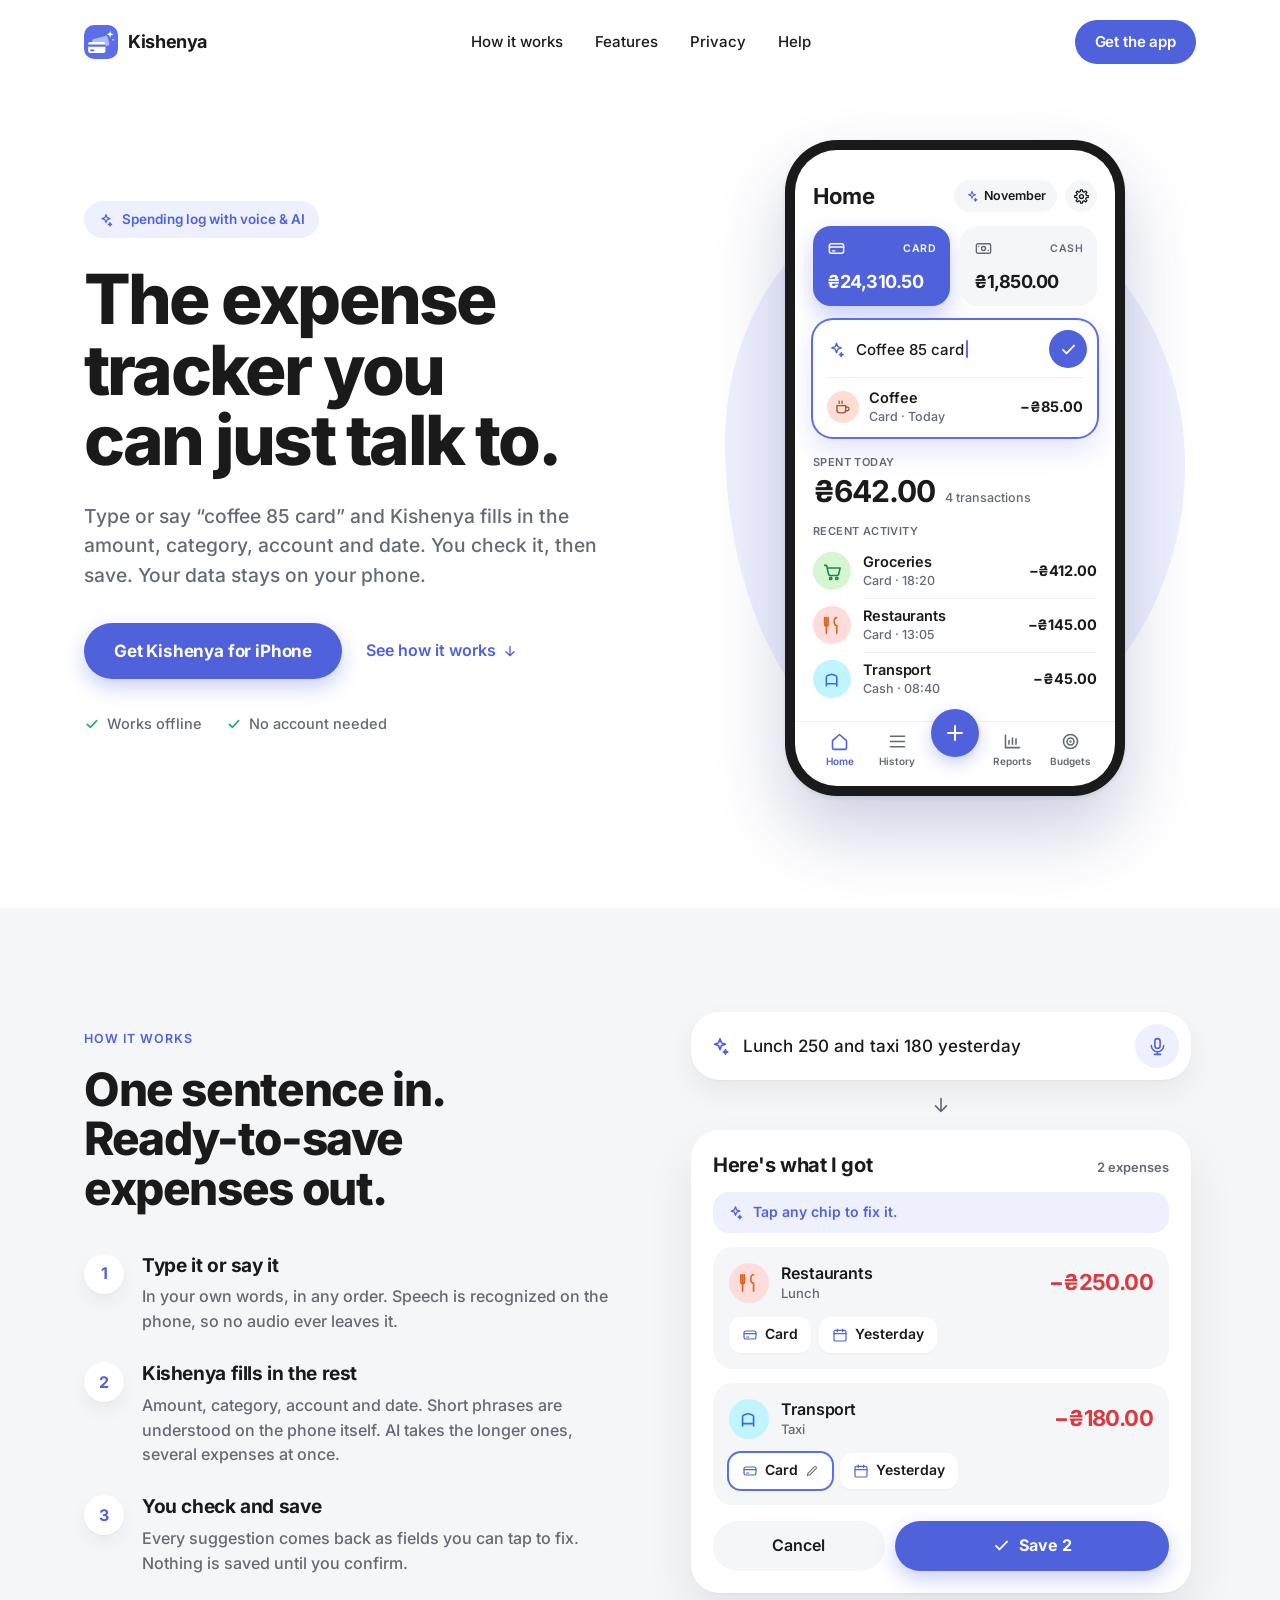
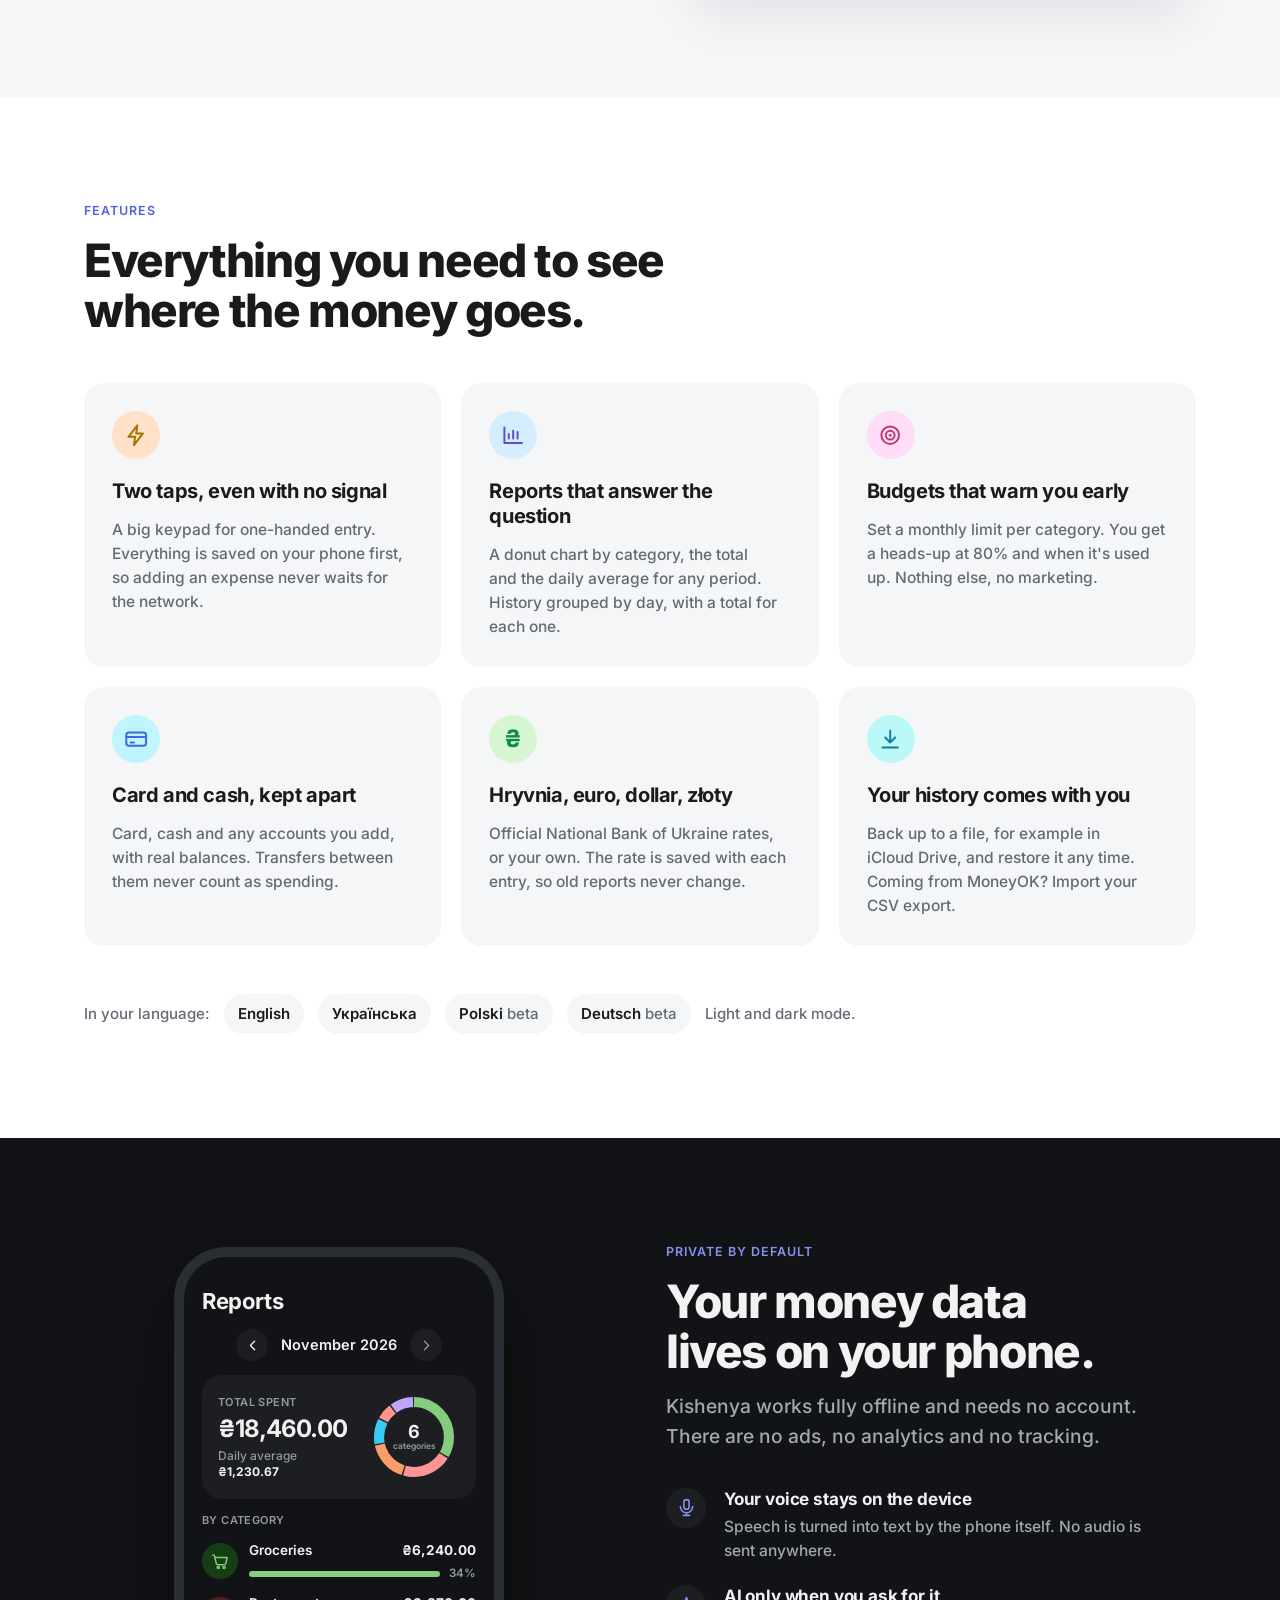
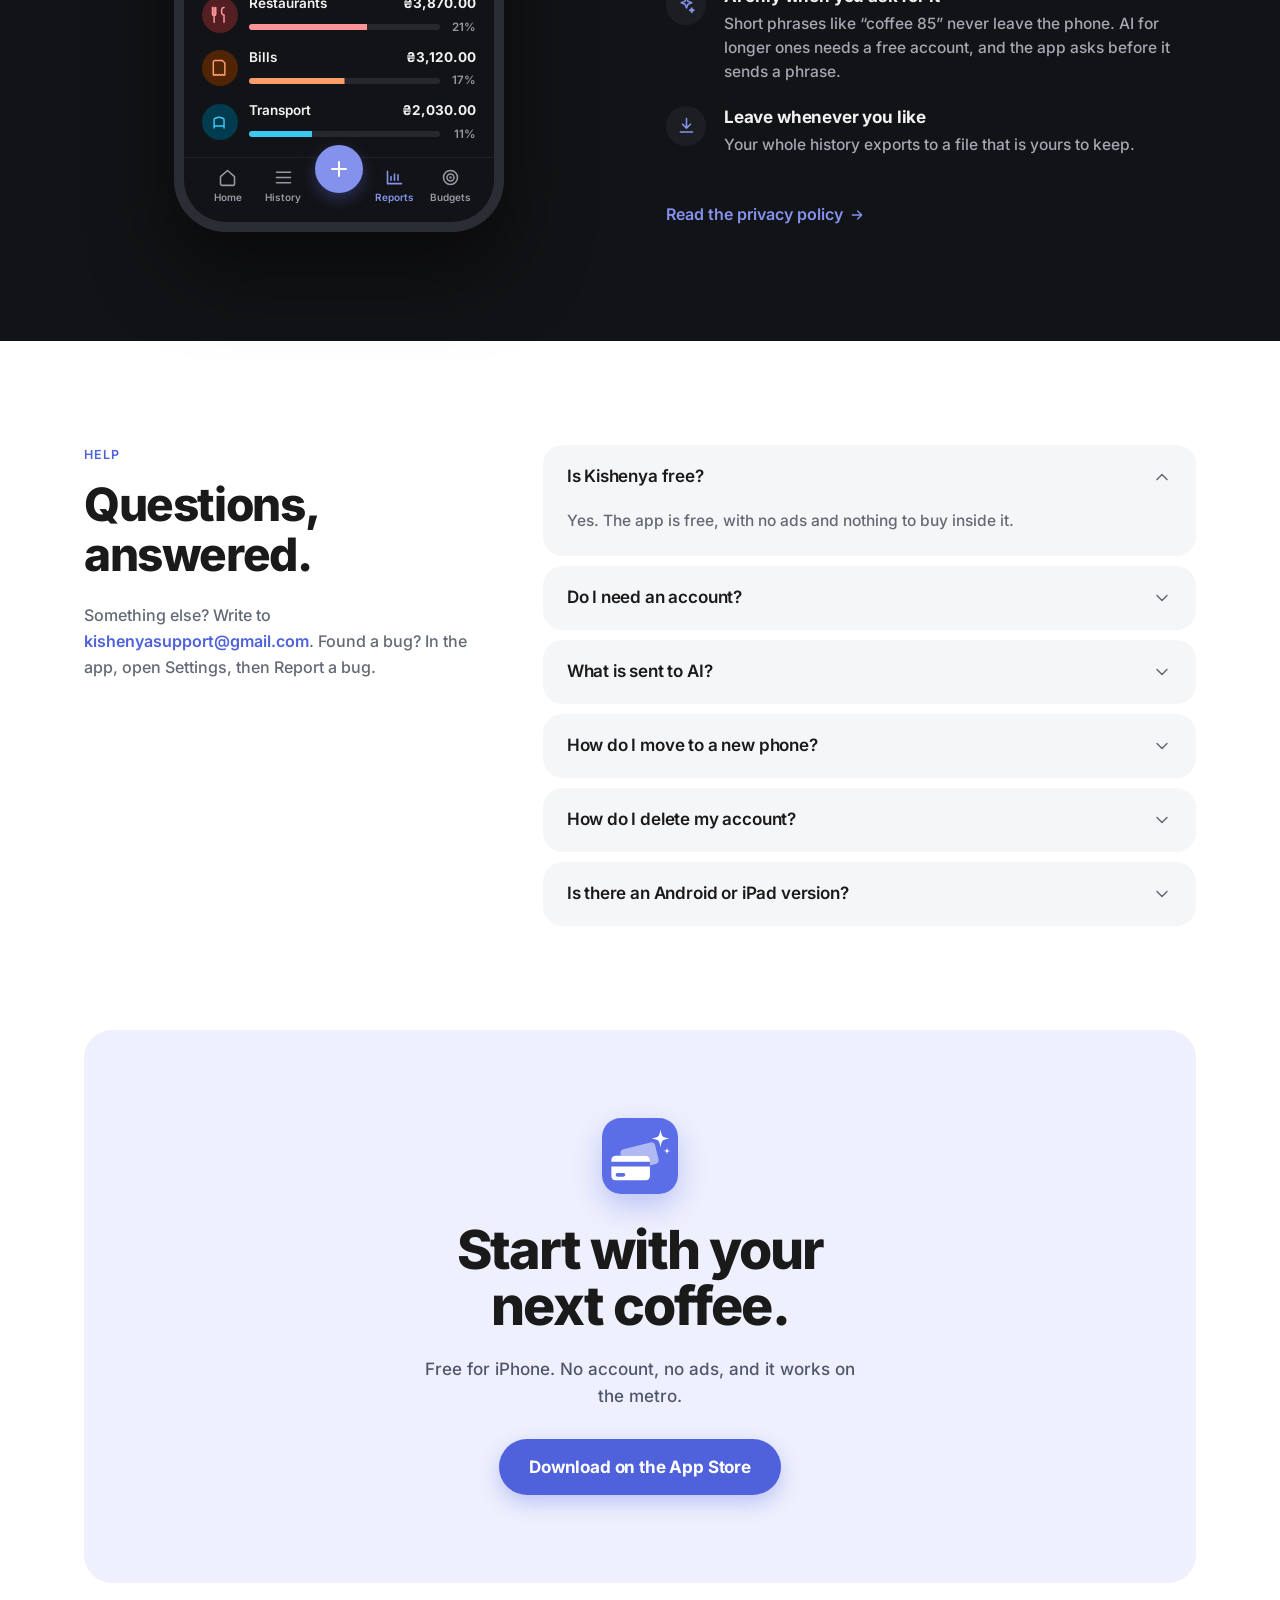
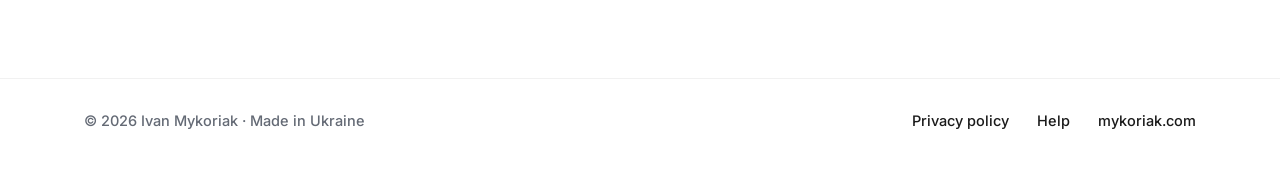
==== index.html @ 09156a6c "Kishenya landing, help and privacy pages Landing page from Mykoriak/mykoriak.com#1 (kishenya/), move" ====
<!doctype html>
<html lang="en">
  <head>
    <meta charset="utf-8" />
    <meta name="viewport" content="width=device-width, initial-scale=1" />
    <title>Kishenya: Expense Tracker for iPhone</title>
    <meta
      name="description"
      content="Type or say “coffee 85 card” and Kishenya fills in the expense. Your data stays on your phone, and it works offline."
    />
    <meta name="color-scheme" content="light" />
    <meta name="theme-color" content="#FFFFFF" />
    <meta name="apple-itunes-app" content="app-id=6835036791" />
    <link rel="canonical" href="https://kishenya.mykoriak.com/" />
    <link rel="icon" href="favicon.svg" type="image/svg+xml" />
    <link rel="apple-touch-icon" href="apple-touch-icon.png" />
    <meta property="og:type" content="website" />
    <meta property="og:url" content="https://kishenya.mykoriak.com/" />
    <meta property="og:title" content="Kishenya: the expense tracker you can just talk to" />
    <meta
      property="og:description"
      content="Type or say “coffee 85 card” and Kishenya fills in the expense. Your data stays on your phone, and it works offline."
    />
    <meta property="og:image" content="https://kishenya.mykoriak.com/og.png" />
    <meta name="twitter:card" content="summary_large_image" />
    <link
      rel="preload"
      href="fonts/inter-latin-wght-normal.woff2"
      as="font"
      type="font/woff2"
      crossorigin
    />
    <link rel="stylesheet" href="style.css" />
  </head>
  <body>
    <!-- Icon sprite: the app's own line icons (24 × 24, stroke 1.8) and the brand mark. -->
    <svg class="sprite" aria-hidden="true" focusable="false">
      <symbol id="logo" viewBox="0 0 1024 1024">
        <rect width="1024" height="1024" fill="#5B6EE8" />
        <path
          fill="#B0B9F4"
          fill-rule="evenodd"
          d="M287.3 419.94L652.13 328.97C679.99 322.03 708.21 338.98 715.16 366.85L762.58 557.03C769.53 584.89 752.57 613.12 724.7 620.06L646 639.69L646 566C646 535.07 620.93 510 590 510L256.16 510L249.42 482.97C242.47 455.11 259.43 426.88 287.3 419.94Z"
        />
        <path
          fill="#FFFFFF"
          fill-rule="evenodd"
          d="M646 652L646 784C646 814.93 620.93 840 590 840L182 840C151.07 840 126 814.93 126 784L126 652ZM182 510L590 510C620.93 510 646 535.07 646 566L646 588L126 588L126 566C126 535.07 151.07 510 182 510ZM209 740C195.19 740 184 751.19 184 765C184 778.81 195.19 790 209 790L289 790C302.81 790 314 778.81 314 765C314 751.19 302.81 740 289 740Z"
        />
        <path
          fill="#FFFFFF"
          fill-rule="evenodd"
          d="M788 156C807.2 256.8 807.2 256.8 908 276C807.2 295.2 807.2 295.2 788 396C768.8 295.2 768.8 295.2 668 276C768.8 256.8 768.8 256.8 788 156ZM876 396C883.68 436.32 883.68 436.32 924 444C883.68 451.68 883.68 451.68 876 492C868.32 451.68 868.32 451.68 828 444C868.32 436.32 868.32 436.32 876 396Z"
        />
      </symbol>
      <symbol id="i-sparkle" viewBox="0 0 24 24">
        <path
          d="M12 4l1.6 4.4L18 10l-4.4 1.6L12 16l-1.6-4.4L6 10l4.4-1.6L12 4zM18 16l.7 1.8L20.5 18.5l-1.8.7L18 21l-.7-1.8L15.5 18.5l1.8-.7L18 16z"
        />
      </symbol>
      <symbol id="i-check" viewBox="0 0 24 24"><path d="M5 12.5l4.5 4.5L19 7" /></symbol>
      <symbol id="i-chev-d" viewBox="0 0 24 24"><path d="M6 9l6 6 6-6" /></symbol>
      <symbol id="i-chev-l" viewBox="0 0 24 24"><path d="M15 6l-6 6 6 6" /></symbol>
      <symbol id="i-chev-r" viewBox="0 0 24 24"><path d="M9 6l6 6-6 6" /></symbol>
      <symbol id="i-arrow-d" viewBox="0 0 24 24"><path d="M12 5v14M6 13l6 6 6-6" /></symbol>
      <symbol id="i-arrow-r" viewBox="0 0 24 24"><path d="M5 12h14M13 6l6 6-6 6" /></symbol>
      <symbol id="i-plus" viewBox="0 0 24 24"><path d="M12 5v14M5 12h14" /></symbol>
      <symbol id="i-settings" viewBox="0 0 24 24">
        <path
          d="M10.31 5.21L10.66 2.49L13.34 2.49L13.69 5.21A7.0 7.0 0 0 1 15.61 6.0L17.78 4.33L19.67 6.22L18.0 8.39A7.0 7.0 0 0 1 18.79 10.31L21.51 10.66L21.51 13.34L18.79 13.69A7.0 7.0 0 0 1 18.0 15.61L19.67 17.78L17.78 19.67L15.61 18.0A7.0 7.0 0 0 1 13.69 18.79L13.34 21.51L10.66 21.51L10.31 18.79A7.0 7.0 0 0 1 8.39 18.0L6.22 19.67L4.33 17.78L6.0 15.61A7.0 7.0 0 0 1 5.21 13.69L2.49 13.34L2.49 10.66L5.21 10.31A7.0 7.0 0 0 1 6.0 8.39L4.33 6.22L6.22 4.33L8.39 6.0A7.0 7.0 0 0 1 10.31 5.21Z"
        />
        <circle cx="12" cy="12" r="2.8" />
      </symbol>
      <symbol id="i-card" viewBox="0 0 24 24">
        <rect x="3" y="6" width="18" height="12" rx="2.5" />
        <path d="M3 10h18M7 15h3" />
      </symbol>
      <symbol id="i-cash" viewBox="0 0 24 24">
        <rect x="3" y="6" width="18" height="12" rx="2" />
        <circle cx="12" cy="12" r="2.5" />
        <path d="M6 9.5v.01M18 14.5v.01" />
      </symbol>
      <symbol id="i-coffee" viewBox="0 0 24 24">
        <path d="M4 9h12v6a4 4 0 0 1-4 4H8a4 4 0 0 1-4-4V9z" />
        <path d="M16 11h2a2.5 2.5 0 0 1 0 5h-2M7 3c.5 1-0.5 2 0 3M11 3c.5 1-0.5 2 0 3" />
      </symbol>
      <symbol id="i-groceries" viewBox="0 0 24 24">
        <path d="M3 5h2.2l2.4 10.2a2 2 0 0 0 2 1.5h7.6a2 2 0 0 0 2-1.6L20.8 8H6.4" />
        <circle cx="10" cy="20" r="1.3" />
        <circle cx="17" cy="20" r="1.3" />
      </symbol>
      <symbol id="i-food" viewBox="0 0 24 24">
        <path
          d="M7 3v8a2 2 0 0 1-2 2 2 2 0 0 1-2-2V3M5 3v18M17 3c-1.5 0-3 1.8-3 4.5S15.5 12 17 12v9"
        />
      </symbol>
      <symbol id="i-transport" viewBox="0 0 24 24">
        <path
          d="M5 17V9.5a2 2 0 0 1 1.4-1.9l4-1.3a2 2 0 0 1 1.2 0l4 1.3A2 2 0 0 1 17 9.5V17M5 17h12M5 17v2.5M17 17v2.5"
        />
      </symbol>
      <symbol id="i-bills" viewBox="0 0 24 24">
        <path
          d="M6 3h9l3 3v14a1 1 0 0 1-1.5.9L15 20l-2 1-2-1-2 1-2-1-1.5.9A1 1 0 0 1 4 20V5a2 2 0 0 1 2-2z"
        />
      </symbol>
      <symbol id="i-home" viewBox="0 0 24 24">
        <path d="M4 11l8-7 8 7v8a2 2 0 0 1-2 2H6a2 2 0 0 1-2-2v-8z" />
      </symbol>
      <symbol id="i-list" viewBox="0 0 24 24"><path d="M4 6h16M4 12h16M4 18h16" /></symbol>
      <symbol id="i-chart" viewBox="0 0 24 24">
        <path d="M4 19V5M4 19h16M8 15v-4M12 15V8M16 15v-6" />
      </symbol>
      <symbol id="i-target" viewBox="0 0 24 24">
        <circle cx="12" cy="12" r="8" />
        <circle cx="12" cy="12" r="4" />
        <circle cx="12" cy="12" r="0.5" />
      </symbol>
      <symbol id="i-mic" viewBox="0 0 24 24">
        <rect x="9" y="3" width="6" height="11" rx="3" />
        <path d="M5 11a7 7 0 0 0 14 0M12 18v3M8.5 21h7" />
      </symbol>
      <symbol id="i-calendar" viewBox="0 0 24 24">
        <rect x="3" y="5" width="18" height="16" rx="2" />
        <path d="M3 10h18M8 3v4M16 3v4" />
      </symbol>
      <symbol id="i-edit" viewBox="0 0 24 24">
        <path d="M5 19l-1 1 1-4 11-11a2.1 2.1 0 0 1 3 3L8 19l-3 0z" />
      </symbol>
      <symbol id="i-bolt" viewBox="0 0 24 24"><path d="M13 3L5 13.5h6L10 21l8-10.5h-6L13 3z" /></symbol>
      <symbol id="i-download" viewBox="0 0 24 24">
        <path d="M12 4v11M7.5 10.5L12 15l4.5-4.5M5 19.5h14" />
      </symbol>
    </svg>

    <header class="wrap nav">
      <a class="brand" href="#top">
        <svg class="brand__mark" aria-hidden="true"><use href="#logo" /></svg>
        <span>Kishenya</span>
      </a>
      <nav class="nav__links" aria-label="Page sections">
        <a href="#how">How it works</a>
        <a href="#features">Features</a>
        <a href="#privacy">Privacy</a>
        <a href="#help">Help</a>
      </nav>
      <a class="btn btn--sm" href="https://apps.apple.com/app/id6835036791">Get the app</a>
    </header>

    <main>
      <section class="wrap hero" id="top">
        <div class="hero__copy">
          <p class="pill">
            <svg class="icon" aria-hidden="true"><use href="#i-sparkle" /></svg>
            <span>Spending log with voice &amp; AI</span>
          </p>
          <h1>The expense tracker you can just talk to.</h1>
          <p class="lead">
            Type or say “coffee 85 card” and Kishenya fills in the amount, category, account and
            date. You check it, then save. Your data stays on your phone.
          </p>
          <div class="hero__actions">
            <a class="btn" href="https://apps.apple.com/app/id6835036791">Get Kishenya for iPhone</a>
            <a class="link" href="#how">
              <span>See how it works</span>
              <svg class="icon" aria-hidden="true"><use href="#i-arrow-d" /></svg>
            </a>
          </div>
          <ul class="ticks">
            <li>
              <svg class="icon" aria-hidden="true"><use href="#i-check" /></svg>
              <span>Works offline</span>
            </li>
            <li>
              <svg class="icon" aria-hidden="true"><use href="#i-check" /></svg>
              <span>No account needed</span>
            </li>
          </ul>
        </div>

        <div class="hero__art">
          <div class="blob" aria-hidden="true"></div>
          <div
            class="phone"
            role="img"
            aria-label="Kishenya home screen: the phrase “Coffee 85 card” typed into the smart field becomes a Coffee expense of 85 hryvnias on the Card account"
          >
            <div class="phone__screen">
              <div class="app">
                <div class="app__header">
                  <span class="app__title">Home</span>
                  <span class="app__header-right">
                    <span class="app__month">
                      <svg class="icon"><use href="#i-sparkle" /></svg>
                      <span>November</span>
                    </span>
                    <span class="app__round">
                      <svg class="icon"><use href="#i-settings" /></svg>
                    </span>
                  </span>
                </div>

                <div class="accounts">
                  <div class="account account--primary">
                    <div class="account__top">
                      <svg class="icon"><use href="#i-card" /></svg>
                      <span>Card</span>
                    </div>
                    <div class="account__balance">₴24,310.50</div>
                  </div>
                  <div class="account">
                    <div class="account__top">
                      <svg class="icon"><use href="#i-cash" /></svg>
                      <span>Cash</span>
                    </div>
                    <div class="account__balance">₴1,850.00</div>
                  </div>
                </div>

                <div class="smart">
                  <div class="smart__input">
                    <svg class="icon smart__sparkle"><use href="#i-sparkle" /></svg>
                    <span class="smart__text">Coffee 85 card<i class="caret"></i></span>
                    <span class="smart__go">
                      <svg class="icon"><use href="#i-check" /></svg>
                    </span>
                  </div>
                  <div class="smart__preview">
                    <span class="bubble bubble--32" style="--h: 28; --fg: #8c5a2b">
                      <svg class="icon"><use href="#i-coffee" /></svg>
                    </span>
                    <span class="row__text">
                      <b>Coffee</b>
                      <small>Card · Today</small>
                    </span>
                    <span class="row__amount">−₴85.00</span>
                  </div>
                </div>

                <div class="spent">
                  <div class="eyebrow-s">Spent today</div>
                  <div class="spent__line">
                    <span class="spent__value">₴642.00</span>
                    <small>4 transactions</small>
                  </div>
                </div>

                <div class="recent">
                  <div class="eyebrow-s">Recent activity</div>
                  <div class="txn">
                    <span class="bubble bubble--38" style="--h: 142; --fg: #0f8a4d">
                      <svg class="icon"><use href="#i-groceries" /></svg>
                    </span>
                    <span class="row__text">
                      <b>Groceries</b>
                      <small>Card · 18:20</small>
                    </span>
                    <span class="row__amount">−₴412.00</span>
                  </div>
                  <div class="txn">
                    <span class="bubble bubble--38" style="--h: 18; --fg: #d9651e">
                      <svg class="icon"><use href="#i-food" /></svg>
                    </span>
                    <span class="row__text">
                      <b>Restaurants</b>
                      <small>Card · 13:05</small>
                    </span>
                    <span class="row__amount">−₴145.00</span>
                  </div>
                  <div class="txn">
                    <span class="bubble bubble--38" style="--h: 222; --fg: #3c6bd9">
                      <svg class="icon"><use href="#i-transport" /></svg>
                    </span>
                    <span class="row__text">
                      <b>Transport</b>
                      <small>Cash · 08:40</small>
                    </span>
                    <span class="row__amount">−₴45.00</span>
                  </div>
                </div>
              </div>

              <div class="tabbar">
                <span class="tab tab--active">
                  <svg class="icon"><use href="#i-home" /></svg>
                  <span>Home</span>
                </span>
                <span class="tab">
                  <svg class="icon"><use href="#i-list" /></svg>
                  <span>History</span>
                </span>
                <span class="tab tab--fab">
                  <span class="fab"><svg class="icon"><use href="#i-plus" /></svg></span>
                </span>
                <span class="tab">
                  <svg class="icon"><use href="#i-chart" /></svg>
                  <span>Reports</span>
                </span>
                <span class="tab">
                  <svg class="icon"><use href="#i-target" /></svg>
                  <span>Budgets</span>
                </span>
              </div>
            </div>
          </div>
        </div>
      </section>

      <section class="band" id="how">
        <div class="wrap split">
          <div class="split__copy">
            <div class="heading">
              <p class="eyebrow">How it works</p>
              <h2>One sentence in. <span class="nowrap">Ready-to-save</span> expenses out.</h2>
            </div>
            <ol class="steps">
              <li>
                <span class="steps__num" aria-hidden="true">1</span>
                <div>
                  <h3>Type it or say it</h3>
                  <p>
                    In your own words, in any order. Speech is recognized on the phone, so no audio
                    ever leaves it.
                  </p>
                </div>
              </li>
              <li>
                <span class="steps__num" aria-hidden="true">2</span>
                <div>
                  <h3>Kishenya fills in the rest</h3>
                  <p>
                    Amount, category, account and date. Short phrases are understood on the phone
                    itself. AI takes the longer ones, several expenses at once.
                  </p>
                </div>
              </li>
              <li>
                <span class="steps__num" aria-hidden="true">3</span>
                <div>
                  <h3>You check and save</h3>
                  <p>
                    Every suggestion comes back as fields you can tap to fix. Nothing is saved until
                    you confirm.
                  </p>
                </div>
              </li>
            </ol>
          </div>

          <div class="split__art">
            <div
              class="demo"
              role="img"
              aria-label="Example: the phrase “lunch 250 and taxi 180 yesterday” becomes two expenses, Restaurants 250 hryvnias and Transport 180 hryvnias, each with an editable account and date"
            >
              <div class="demo__input">
                <svg class="icon demo__sparkle"><use href="#i-sparkle" /></svg>
                <span>Lunch 250 and taxi 180 yesterday</span>
                <span class="demo__mic"><svg class="icon"><use href="#i-mic" /></svg></span>
              </div>
              <div class="demo__arrow"><svg class="icon"><use href="#i-arrow-d" /></svg></div>
              <div class="demo__result">
                <div class="demo__head">
                  <b>Here's what I got</b>
                  <small>2 expenses</small>
                </div>
                <div class="demo__banner">
                  <svg class="icon"><use href="#i-sparkle" /></svg>
                  <span>Tap any chip to fix it.</span>
                </div>
                <div class="parsed">
                  <div class="parsed__row">
                    <span class="bubble bubble--40" style="--h: 18; --fg: #d9651e">
                      <svg class="icon"><use href="#i-food" /></svg>
                    </span>
                    <span class="row__text">
                      <b>Restaurants</b>
                      <small>Lunch</small>
                    </span>
                    <span class="parsed__amount">−₴250.00</span>
                  </div>
                  <div class="chips">
                    <span class="chip">
                      <svg class="icon"><use href="#i-card" /></svg>
                      <span>Card</span>
                    </span>
                    <span class="chip">
                      <svg class="icon"><use href="#i-calendar" /></svg>
                      <span>Yesterday</span>
                    </span>
                  </div>
                </div>
                <div class="parsed">
                  <div class="parsed__row">
                    <span class="bubble bubble--40" style="--h: 222; --fg: #3c6bd9">
                      <svg class="icon"><use href="#i-transport" /></svg>
                    </span>
                    <span class="row__text">
                      <b>Transport</b>
                      <small>Taxi</small>
                    </span>
                    <span class="parsed__amount">−₴180.00</span>
                  </div>
                  <div class="chips">
                    <span class="chip chip--active">
                      <svg class="icon"><use href="#i-card" /></svg>
                      <span>Card</span>
                      <svg class="icon chip__edit"><use href="#i-edit" /></svg>
                    </span>
                    <span class="chip">
                      <svg class="icon"><use href="#i-calendar" /></svg>
                      <span>Yesterday</span>
                    </span>
                  </div>
                </div>
                <div class="demo__actions">
                  <span class="demo__cancel">Cancel</span>
                  <span class="demo__save">
                    <svg class="icon"><use href="#i-check" /></svg>
                    <span>Save 2</span>
                  </span>
                </div>
              </div>
            </div>
          </div>
        </div>
      </section>

      <section class="wrap features" id="features">
        <div class="heading heading--narrow">
          <p class="eyebrow">Features</p>
          <h2>Everything you need to see where the money goes.</h2>
        </div>
        <ul class="cards">
          <li class="card">
            <span class="bubble bubble--48" style="--h: 48; --fg: #a57400" aria-hidden="true">
              <svg class="icon"><use href="#i-bolt" /></svg>
            </span>
            <h3>Two taps, even with no signal</h3>
            <p>
              A big keypad for one-handed entry. Everything is saved on your phone first, so adding
              an expense never waits for the network.
            </p>
          </li>
          <li class="card">
            <span class="bubble bubble--48" style="--h: 260; --fg: #5e4ecc" aria-hidden="true">
              <svg class="icon"><use href="#i-chart" /></svg>
            </span>
            <h3>Reports that answer the question</h3>
            <p>
              A donut chart by category, the total and the daily average for any period. History
              grouped by day, with a total for each one.
            </p>
          </li>
          <li class="card">
            <span class="bubble bubble--48" style="--h: 340; --fg: #c03a6e" aria-hidden="true">
              <svg class="icon"><use href="#i-target" /></svg>
            </span>
            <h3>Budgets that warn you early</h3>
            <p>
              Set a monthly limit per category. You get a heads-up at 80% and when it's used up.
              Nothing else, no marketing.
            </p>
          </li>
          <li class="card">
            <span class="bubble bubble--48" style="--h: 222; --fg: #3c6bd9" aria-hidden="true">
              <svg class="icon"><use href="#i-card" /></svg>
            </span>
            <h3>Card and cash, kept apart</h3>
            <p>
              Card, cash and any accounts you add, with real balances. Transfers between them never
              count as spending.
            </p>
          </li>
          <li class="card">
            <span
              class="bubble bubble--48 bubble--symbol"
              style="--h: 142; --fg: #0f8a4d"
              aria-hidden="true"
              >₴</span
            >
            <h3>Hryvnia, euro, dollar, złoty</h3>
            <p>
              Official National Bank of Ukraine rates, or your own. The rate is saved with each
              entry, so old reports never change.
            </p>
          </li>
          <li class="card">
            <span class="bubble bubble--48" style="--h: 195; --fg: #0d7fa1" aria-hidden="true">
              <svg class="icon"><use href="#i-download" /></svg>
            </span>
            <h3>Your history comes with you</h3>
            <p>
              Back up to a file, for example in iCloud Drive, and restore it any time. Coming from
              MoneyOK? Import your CSV export.
            </p>
          </li>
        </ul>
        <p class="langs">
          <span>In your language:</span>
          <span class="langs__tag">English</span>
          <span class="langs__tag" lang="uk">Українська</span>
          <span class="langs__tag"><span lang="pl">Polski</span> <small>beta</small></span>
          <span class="langs__tag"><span lang="de">Deutsch</span> <small>beta</small></span>
          <span>Light and dark mode.</span>
        </p>
      </section>

      <section class="dark" id="privacy">
        <div class="wrap split split--reverse">
          <div class="split__art">
            <div
              class="phone phone--dark"
              role="img"
              aria-label="Kishenya Reports screen in dark mode: 18,460 hryvnias spent in November 2026, a donut chart and the top categories"
            >
              <div class="phone__screen">
                <div class="app">
                  <div class="app__header">
                    <span class="app__title">Reports</span>
                  </div>
                  <div class="month">
                    <span class="app__round"><svg class="icon"><use href="#i-chev-l" /></svg></span>
                    <span class="month__name">November 2026</span>
                    <span class="app__round app__round--off">
                      <svg class="icon"><use href="#i-chev-r" /></svg>
                    </span>
                  </div>

                  <div class="summary">
                    <div class="summary__text">
                      <span class="eyebrow-s">Total spent</span>
                      <span class="summary__total">₴18,460.00</span>
                      <small>Daily average <b>₴1,230.67</b></small>
                    </div>
                    <div class="donut">
                      <svg viewBox="0 0 100 100" fill="none">
                        <g transform="rotate(-90 50 50)" stroke-width="11">
                          <circle cx="50" cy="50" r="38" class="donut__track" />
                          <circle
                            cx="50"
                            cy="50"
                            r="38"
                            style="--h: 142"
                            stroke-dasharray="79.6 238.76"
                            stroke-dashoffset="0"
                          />
                          <circle
                            cx="50"
                            cy="50"
                            r="38"
                            style="--h: 18"
                            stroke-dasharray="48.5 238.76"
                            stroke-dashoffset="-81.2"
                          />
                          <circle
                            cx="50"
                            cy="50"
                            r="38"
                            style="--h: 48"
                            stroke-dasharray="39 238.76"
                            stroke-dashoffset="-131.3"
                          />
                          <circle
                            cx="50"
                            cy="50"
                            r="38"
                            style="--h: 222"
                            stroke-dasharray="24.7 238.76"
                            stroke-dashoffset="-171.9"
                          />
                          <circle
                            cx="50"
                            cy="50"
                            r="38"
                            style="--h: 28"
                            stroke-dasharray="15.1 238.76"
                            stroke-dashoffset="-198.2"
                          />
                          <circle
                            cx="50"
                            cy="50"
                            r="38"
                            style="--h: 295"
                            stroke-dasharray="22.3 238.76"
                            stroke-dashoffset="-214.9"
                          />
                        </g>
                      </svg>
                      <span class="donut__center"><b>6</b><small>categories</small></span>
                    </div>
                  </div>

                  <div class="eyebrow-s">By category</div>
                  <div class="bars">
                    <div class="bar" style="--h: 142; --w: 100%">
                      <span class="bubble bubble--36"><svg class="icon"><use href="#i-groceries" /></svg></span>
                      <div class="bar__body">
                        <div class="bar__line"><b>Groceries</b><b>₴6,240.00</b></div>
                        <div class="bar__track"><i></i><small>34%</small></div>
                      </div>
                    </div>
                    <div class="bar" style="--h: 18; --w: 62%">
                      <span class="bubble bubble--36"><svg class="icon"><use href="#i-food" /></svg></span>
                      <div class="bar__body">
                        <div class="bar__line"><b>Restaurants</b><b>₴3,870.00</b></div>
                        <div class="bar__track"><i></i><small>21%</small></div>
                      </div>
                    </div>
                    <div class="bar" style="--h: 48; --w: 50%">
                      <span class="bubble bubble--36"><svg class="icon"><use href="#i-bills" /></svg></span>
                      <div class="bar__body">
                        <div class="bar__line"><b>Bills</b><b>₴3,120.00</b></div>
                        <div class="bar__track"><i></i><small>17%</small></div>
                      </div>
                    </div>
                    <div class="bar" style="--h: 222; --w: 33%">
                      <span class="bubble bubble--36"><svg class="icon"><use href="#i-transport" /></svg></span>
                      <div class="bar__body">
                        <div class="bar__line"><b>Transport</b><b>₴2,030.00</b></div>
                        <div class="bar__track"><i></i><small>11%</small></div>
                      </div>
                    </div>
                  </div>
                </div>

                <div class="tabbar">
                  <span class="tab">
                    <svg class="icon"><use href="#i-home" /></svg>
                    <span>Home</span>
                  </span>
                  <span class="tab">
                    <svg class="icon"><use href="#i-list" /></svg>
                    <span>History</span>
                  </span>
                  <span class="tab tab--fab">
                    <span class="fab"><svg class="icon"><use href="#i-plus" /></svg></span>
                  </span>
                  <span class="tab tab--active">
                    <svg class="icon"><use href="#i-chart" /></svg>
                    <span>Reports</span>
                  </span>
                  <span class="tab">
                    <svg class="icon"><use href="#i-target" /></svg>
                    <span>Budgets</span>
                  </span>
                </div>
              </div>
            </div>
          </div>

          <div class="split__copy">
            <div class="heading">
              <p class="eyebrow">Private by default</p>
              <h2>Your money data lives on your phone.</h2>
              <p class="lead">
                Kishenya works fully offline and needs no account. There are no ads, no analytics
                and no tracking.
              </p>
            </div>
            <ul class="points">
              <li>
                <span class="points__icon" aria-hidden="true">
                  <svg class="icon"><use href="#i-mic" /></svg>
                </span>
                <div>
                  <h3>Your voice stays on the device</h3>
                  <p>Speech is turned into text by the phone itself. No audio is sent anywhere.</p>
                </div>
              </li>
              <li>
                <span class="points__icon" aria-hidden="true">
                  <svg class="icon"><use href="#i-sparkle" /></svg>
                </span>
                <div>
                  <h3>AI only when you ask for it</h3>
                  <p>
                    Short phrases like “coffee 85” never leave the phone. AI for longer ones needs a
                    free account, and the app asks before it sends a phrase.
                  </p>
                </div>
              </li>
              <li>
                <span class="points__icon" aria-hidden="true">
                  <svg class="icon"><use href="#i-download" /></svg>
                </span>
                <div>
                  <h3>Leave whenever you like</h3>
                  <p>Your whole history exports to a file that is yours to keep.</p>
                </div>
              </li>
            </ul>
            <a class="link" href="privacy/">
              <span>Read the privacy policy</span>
              <svg class="icon" aria-hidden="true"><use href="#i-arrow-r" /></svg>
            </a>
          </div>
        </div>
      </section>

      <section class="wrap help" id="help">
        <div class="help__intro">
          <p class="eyebrow">Help</p>
          <h2>Questions, answered.</h2>
          <p>
            Something else? Write to
            <a href="mailto:kishenyasupport@gmail.com">kishenyasupport@gmail.com</a>. Found a bug?
            In the app, open Settings, then Report a bug.
          </p>
        </div>
        <div class="faq">
          <details open>
            <summary>
              <span>Is Kishenya free?</span>
              <svg class="icon" aria-hidden="true"><use href="#i-chev-d" /></svg>
            </summary>
            <p>Yes. The app is free, with no ads and nothing to buy inside it.</p>
          </details>
          <details>
            <summary>
              <span>Do I need an account?</span>
              <svg class="icon" aria-hidden="true"><use href="#i-chev-d" /></svg>
            </summary>
            <p>
              No. Everything except AI parsing works without one. To let AI understand longer
              phrases, sign in with email, Google or Apple. The account is free and covers up to
              100 AI requests a day.
            </p>
          </details>
          <details>
            <summary>
              <span>What is sent to AI?</span>
              <svg class="icon" aria-hidden="true"><use href="#i-chev-d" /></svg>
            </summary>
            <p>
              Only the phrase you typed or said, together with the names of your categories,
              accounts and currencies, so the answer fits your setup. It goes to OpenAI, and only
              after you have agreed. Your saved expenses and balances are not sent.
            </p>
          </details>
          <details>
            <summary>
              <span>How do I move to a new phone?</span>
              <svg class="icon" aria-hidden="true"><use href="#i-chev-d" /></svg>
            </summary>
            <p>
              In Settings, open Backup &amp; restore and save a backup file, for example to iCloud
              Drive. On the new phone, choose Restore from a backup during setup. Accounts, history
              and settings all come over.
            </p>
          </details>
          <details>
            <summary>
              <span>How do I delete my account?</span>
              <svg class="icon" aria-hidden="true"><use href="#i-chev-d" /></svg>
            </summary>
            <p>
              In Settings, tap the account card at the top, then Delete account. The expenses on
              your phone stay where they are.
            </p>
          </details>
          <details>
            <summary>
              <span>Is there an Android or iPad version?</span>
              <svg class="icon" aria-hidden="true"><use href="#i-chev-d" /></svg>
            </summary>
            <p>
              Kishenya is made for iPhone. On an iPad it runs in iPhone mode. There is no Android
              version yet.
            </p>
          </details>
        </div>
      </section>

      <section class="wrap cta" id="get">
        <div class="cta__box">
          <svg class="cta__mark" aria-hidden="true"><use href="#logo" /></svg>
          <h2>Start with your next coffee.</h2>
          <p>Free for iPhone. No account, no ads, and it works on the metro.</p>
          <a class="btn" href="https://apps.apple.com/app/id6835036791">Download on the App Store</a>
        </div>
      </section>
    </main>

    <footer class="footer">
      <div class="wrap footer__inner">
        <span>© 2026 Ivan Mykoriak · Made in Ukraine</span>
        <nav aria-label="Footer">
          <a href="privacy/">Privacy policy</a>
          <a href="#help">Help</a>
          <a href="https://mykoriak.com">mykoriak.com</a>
        </nav>
      </div>
    </footer>
  </body>
</html>
---- style.css ----
/*
 * Kishenya landing page. Tokens follow the app's design system
 * (expense-tracker: docs/DESIGN_SYSTEM.md): Inter, one indigo accent,
 * soft shadows, 16–28px radii, no hard borders.
 */

/* Inter, self-hosted (SIL OFL 1.1, see fonts/OFL.txt) so the page calls no third party. */
@font-face {
  font-family: 'Inter';
  font-style: normal;
  font-display: swap;
  font-weight: 100 900;
  src: url(fonts/inter-cyrillic-wght-normal.woff2) format('woff2');
  unicode-range: U+0301, U+0400-045F, U+0490-0491, U+04B0-04B1, U+2116;
}
@font-face {
  font-family: 'Inter';
  font-style: normal;
  font-display: swap;
  font-weight: 100 900;
  src: url(fonts/inter-latin-ext-wght-normal.woff2) format('woff2');
  unicode-range: U+0100-02BA, U+02BD-02C5, U+02C7-02CC, U+02CE-02D7, U+02DD-02FF, U+0304, U+0308,
    U+0329, U+1D00-1DBF, U+1E00-1E9F, U+1EF2-1EFF, U+2020, U+20A0-20AB, U+20AD-20C0, U+2113,
    U+2C60-2C7F, U+A720-A7FF;
}
@font-face {
  font-family: 'Inter';
  font-style: normal;
  font-display: swap;
  font-weight: 100 900;
  src: url(fonts/inter-latin-wght-normal.woff2) format('woff2');
  unicode-range: U+0000-00FF, U+0131, U+0152-0153, U+02BB-02BC, U+02C6, U+02DA, U+02DC, U+0304,
    U+0308, U+0329, U+2000-206F, U+20AC, U+2122, U+2191, U+2193, U+2212, U+2215, U+FEFF, U+FFFD;
}

:root {
  --bg: #ffffff;
  --card: #f5f6f8;
  --text: #1a1a1a;
  /* Darker than the app's #8A8F98 so body text passes 4.5:1 on white and on --card. */
  --muted: #646a75;
  --divider: rgba(26, 26, 26, 0.06);
  --accent: #5b6ee8;
  /* The brand indigo, one step darker: white text on it and it on white pass 4.5:1. */
  --accent-strong: #4f62dc;
  --accent-hover: #4353c8;
  --accent-tint: #eef0fd;
  --income: #30a46c;
  --expense: #d93a40;
  --shadow: 0 1px 2px rgba(16, 18, 23, 0.04), 0 12px 28px rgba(16, 18, 23, 0.06);
  --shadow-sm: 0 1px 2px rgba(16, 18, 23, 0.04);
  --glow: 0 8px 20px rgba(91, 110, 232, 0.33);

  /* Mock app screens (the phone and the parse demo). Overridden by .phone--dark. */
  --m-bg: #ffffff;
  --m-card: #f5f6f8;
  --m-text: #1a1a1a;
  --m-muted: #646a75;
  --m-divider: rgba(26, 26, 26, 0.06);
  --m-track: #e6e8ec;
  --m-active: #4f62dc;
}

*,
*::before,
*::after {
  box-sizing: border-box;
}

@media (prefers-reduced-motion: no-preference) {
  html {
    scroll-behavior: smooth;
  }
}

body {
  margin: 0;
  background: var(--bg);
  color: var(--text);
  font-family: 'Inter', system-ui, -apple-system, 'Segoe UI', Roboto, sans-serif;
  font-size: 16px;
  line-height: 1.55;
  -webkit-font-smoothing: antialiased;
  -webkit-text-size-adjust: 100%;
  overflow-x: hidden;
}

h1,
h2,
h3,
p,
ul,
ol {
  margin: 0;
  padding: 0;
}

ul,
ol {
  list-style: none;
}

a {
  color: var(--accent-strong);
  text-decoration: none;
}
a:hover {
  color: var(--accent-hover);
}

:focus-visible {
  outline: 2px solid var(--accent-strong);
  outline-offset: 3px;
  border-radius: 6px;
}

section[id] {
  scroll-margin-top: 16px;
}

.sprite {
  position: absolute;
  width: 0;
  height: 0;
  overflow: hidden;
}

.icon {
  width: 1.25em;
  height: 1.25em;
  flex: none;
  fill: none;
  stroke: currentColor;
  stroke-width: 1.8;
  stroke-linecap: round;
  stroke-linejoin: round;
}

.wrap {
  width: 100%;
  max-width: 1160px;
  margin-inline: auto;
  padding-inline: 24px;
}

/* ── Type ─────────────────────────────────────────────────────────────── */

h1 {
  font-size: clamp(40px, 5.4vw, 72px);
  line-height: 1.02;
  font-weight: 800;
  letter-spacing: -0.04em;
  text-wrap: balance;
}

h2 {
  font-size: clamp(30px, 3.6vw, 46px);
  line-height: 1.08;
  font-weight: 800;
  letter-spacing: -0.03em;
  text-wrap: balance;
}

p {
  text-wrap: pretty;
}

.nowrap {
  white-space: nowrap;
}

.eyebrow {
  font-size: 12.5px;
  font-weight: 600;
  letter-spacing: 0.08em;
  text-transform: uppercase;
  color: var(--accent-strong);
}

.lead {
  max-width: 520px;
  font-size: clamp(17px, 1.5vw, 20px);
  font-weight: 500;
  color: var(--muted);
}

.heading {
  display: flex;
  flex-direction: column;
  gap: 16px;
}
.heading--narrow {
  max-width: 640px;
}

/* ── Buttons and links ────────────────────────────────────────────────── */

.btn {
  display: inline-flex;
  align-items: center;
  justify-content: center;
  min-height: 56px;
  padding: 0 30px;
  border-radius: 9999px;
  background: var(--accent-strong);
  color: #fff;
  font-size: 17px;
  font-weight: 700;
  letter-spacing: -0.01em;
  text-align: center;
  box-shadow: var(--glow);
  transition: background-color 0.15s;
}
.btn:hover {
  background: var(--accent-hover);
  color: #fff;
}
.btn--sm {
  min-height: 44px;
  padding: 0 20px;
  font-size: 15px;
  font-weight: 600;
  box-shadow: none;
  white-space: nowrap;
}

.link {
  display: inline-flex;
  align-items: center;
  gap: 6px;
  min-height: 44px;
  font-weight: 600;
}
.link .icon {
  width: 16px;
  height: 16px;
  stroke-width: 2;
}

/* ── Nav ──────────────────────────────────────────────────────────────── */

.nav {
  display: flex;
  align-items: center;
  justify-content: space-between;
  gap: 24px;
  padding-block: 20px;
}

.brand {
  display: flex;
  align-items: center;
  gap: 10px;
  min-height: 44px;
  color: var(--text);
  font-size: 18px;
  font-weight: 700;
  letter-spacing: -0.02em;
}
.brand:hover {
  color: var(--text);
}
.brand__mark {
  width: 34px;
  height: 34px;
  border-radius: 10px;
}

.nav__links {
  display: flex;
  gap: 32px;
  font-size: 15px;
  font-weight: 500;
}
.nav__links a {
  display: flex;
  align-items: center;
  min-height: 44px;
  color: var(--text);
}
.nav__links a:hover {
  color: var(--accent-strong);
}

/* ── Hero ─────────────────────────────────────────────────────────────── */

.hero {
  display: flex;
  flex-wrap: wrap;
  align-items: center;
  gap: 56px 48px;
  padding-block: 48px 104px;
}

.hero__copy {
  flex: 1 1 460px;
  min-width: 0;
  display: flex;
  flex-direction: column;
  align-items: flex-start;
  gap: 26px;
}

.pill {
  display: inline-flex;
  align-items: center;
  gap: 8px;
  padding: 8px 14px;
  border-radius: 9999px;
  background: var(--accent-tint);
  color: var(--accent-strong);
  font-size: 13.5px;
  font-weight: 600;
}
.pill .icon {
  width: 16px;
  height: 16px;
}

.hero__actions {
  display: flex;
  flex-wrap: wrap;
  align-items: center;
  gap: 12px 24px;
  margin-top: 6px;
}

.ticks {
  display: flex;
  flex-wrap: wrap;
  gap: 10px 24px;
  margin-top: 8px;
  font-size: 14.5px;
  font-weight: 500;
  color: var(--muted);
}
.ticks li {
  display: flex;
  align-items: center;
  gap: 7px;
}
.ticks .icon {
  width: 16px;
  height: 16px;
  stroke: var(--income);
  stroke-width: 2.4;
}

.hero__art {
  position: relative;
  flex: 1 1 360px;
  min-width: 0;
  display: flex;
  justify-content: center;
  padding-block: 8px;
}

.blob {
  position: absolute;
  inset: 56px 0 40px;
  max-width: 460px;
  margin-inline: auto;
  border-radius: 46% 54% 58% 42% / 44% 48% 52% 56%;
  background: var(--accent-tint);
}

/* ── Phone mock ───────────────────────────────────────────────────────── */

.phone {
  position: relative;
  width: min(340px, 100%);
  padding: 10px;
  border-radius: 52px;
  background: #1a1a1a;
  box-shadow: 0 2px 4px rgba(16, 18, 23, 0.08), 0 36px 70px rgba(47, 58, 140, 0.24);
  color: var(--m-text);
  line-height: 1.3;
  /* The screen is a picture: keep its text from being selected or resized by the reader. */
  user-select: none;
}

.phone--dark {
  --m-bg: #121316;
  --m-card: #1c1e22;
  --m-text: #f2f2f2;
  --m-muted: #9499a3;
  --m-divider: rgba(255, 255, 255, 0.06);
  --m-track: #26282d;
  --m-active: #8492ee;
  width: min(330px, 100%);
  background: #2a2d33;
  box-shadow: 0 36px 80px rgba(0, 0, 0, 0.5);
}

.phone__screen {
  display: flex;
  flex-direction: column;
  border-radius: 42px;
  background: var(--m-bg);
  overflow: hidden;
}

.app {
  display: flex;
  flex-direction: column;
  gap: 14px;
  padding: 30px 18px 16px;
}

.app small {
  font-size: 12.5px;
  font-weight: 500;
  color: var(--m-muted);
}

.app__header {
  display: flex;
  align-items: center;
  justify-content: space-between;
  gap: 8px;
}
.app__title {
  font-size: 22px;
  font-weight: 700;
  letter-spacing: -0.4px;
}
.app__header-right {
  display: flex;
  align-items: center;
  gap: 8px;
}
.app__month {
  display: flex;
  align-items: center;
  gap: 5px;
  height: 32px;
  padding: 0 11px;
  border-radius: 9999px;
  background: var(--m-card);
  font-size: 12.5px;
  font-weight: 600;
}
.app__month .icon {
  width: 14px;
  height: 14px;
  color: var(--m-active);
}
.app__round {
  display: flex;
  align-items: center;
  justify-content: center;
  width: 32px;
  height: 32px;
  border-radius: 50%;
  background: var(--m-card);
}
.app__round .icon {
  width: 17px;
  height: 17px;
}
.app__round--off {
  color: var(--m-muted);
}

.eyebrow-s {
  font-size: 11px;
  font-weight: 600;
  letter-spacing: 0.4px;
  text-transform: uppercase;
  color: var(--m-muted);
}

.accounts {
  display: flex;
  gap: 10px;
}
.account {
  flex: 1;
  min-width: 0;
  display: flex;
  flex-direction: column;
  gap: 12px;
  padding: 13px 14px;
  border-radius: 18px;
  background: var(--m-card);
}
.account__top {
  display: flex;
  align-items: center;
  justify-content: space-between;
  color: var(--m-muted);
  font-size: 10.5px;
  font-weight: 600;
  letter-spacing: 0.4px;
  text-transform: uppercase;
}
.account__top .icon {
  width: 19px;
  height: 19px;
}
.account__balance {
  font-size: 18px;
  font-weight: 700;
  letter-spacing: -0.5px;
}
.account--primary {
  background: var(--accent-strong);
  color: #fff;
  box-shadow: 0 10px 22px rgba(91, 110, 232, 0.33);
}
.account--primary .account__top {
  color: #fff;
}

/* Category bubble: tinted circle + line icon, hue-driven like the app's CategoryBubble. */
.bubble {
  display: flex;
  align-items: center;
  justify-content: center;
  flex: none;
  border-radius: 50%;
  background: oklch(0.94 0.06 var(--h));
  color: var(--fg);
}
.bubble .icon {
  width: 55%;
  height: 55%;
}
.bubble--32 {
  width: 32px;
  height: 32px;
}
.bubble--36 {
  width: 36px;
  height: 36px;
}
.bubble--38 {
  width: 38px;
  height: 38px;
}
.bubble--40 {
  width: 40px;
  height: 40px;
}
.bubble--48 {
  width: 48px;
  height: 48px;
}
.bubble--symbol {
  font-size: 24px;
  font-weight: 700;
  line-height: 1;
}
.phone--dark .bubble {
  background: oklch(0.32 0.08 var(--h));
  color: oklch(0.78 0.13 var(--h));
}

.row__text {
  flex: 1;
  min-width: 0;
  display: flex;
  flex-direction: column;
  gap: 1px;
}
.row__text b {
  font-size: 14.5px;
  font-weight: 600;
  letter-spacing: -0.1px;
}
.row__amount {
  font-size: 14.5px;
  font-weight: 700;
  letter-spacing: -0.2px;
}

.smart {
  border-radius: 20px;
  background: var(--m-bg);
  box-shadow: 0 0 0 2px var(--accent), 0 12px 28px rgba(91, 110, 232, 0.2);
}
.smart__input {
  display: flex;
  align-items: center;
  gap: 10px;
  padding: 10px 10px 10px 14px;
}
.smart__sparkle {
  width: 19px;
  height: 19px;
  color: var(--m-active);
}
.smart__text {
  flex: 1;
  min-width: 0;
  display: flex;
  align-items: center;
  gap: 2px;
  font-size: 15px;
  font-weight: 500;
}
.caret {
  width: 2px;
  height: 18px;
  border-radius: 1px;
  background: var(--accent);
}
@media (prefers-reduced-motion: no-preference) {
  .caret {
    animation: caret 1.1s steps(1) infinite;
  }
}
@keyframes caret {
  50% {
    opacity: 0;
  }
}
.smart__go {
  display: flex;
  align-items: center;
  justify-content: center;
  width: 38px;
  height: 38px;
  border-radius: 50%;
  background: var(--accent-strong);
  color: #fff;
}
.smart__go .icon {
  width: 19px;
  height: 19px;
  stroke-width: 2.2;
}
.smart__preview {
  display: flex;
  align-items: center;
  gap: 10px;
  margin-inline: 14px;
  padding-block: 11px 12px;
  box-shadow: 0 -1px 0 var(--m-divider);
}

.spent {
  display: flex;
  flex-direction: column;
  gap: 6px;
  padding-top: 4px;
}
.spent__line {
  display: flex;
  align-items: baseline;
  gap: 10px;
}
.spent__value {
  font-size: 30px;
  font-weight: 700;
  letter-spacing: -1px;
  line-height: 1;
}

.recent {
  display: flex;
  flex-direction: column;
  padding-top: 4px;
}
.recent .eyebrow-s {
  padding-bottom: 6px;
}
.txn {
  display: flex;
  align-items: center;
  gap: 12px;
  padding-block: 8px;
}
.txn + .txn {
  background: linear-gradient(var(--m-divider), var(--m-divider)) no-repeat 50px 0 / 100% 1px;
}

.tabbar {
  display: flex;
  align-items: flex-start;
  justify-content: space-between;
  padding: 9px 16px 18px;
  box-shadow: 0 -1px 0 var(--m-divider);
}
.tab {
  flex: 1;
  display: flex;
  flex-direction: column;
  align-items: center;
  gap: 3px;
  color: var(--m-muted);
  font-size: 10px;
  font-weight: 600;
}
.tab .icon {
  width: 21px;
  height: 21px;
}
.tab--active {
  color: var(--m-active);
}
.fab {
  display: flex;
  align-items: center;
  justify-content: center;
  width: 48px;
  height: 48px;
  margin-top: -22px;
  border-radius: 50%;
  background: var(--accent-strong);
  color: #fff;
  box-shadow: 0 6px 16px rgba(91, 110, 232, 0.33);
}
.fab .icon {
  width: 24px;
  height: 24px;
  stroke-width: 2;
}

/* Reports screen (dark phone) */

.month {
  display: flex;
  align-items: center;
  justify-content: center;
  gap: 12px;
}
.month__name {
  min-width: 118px;
  text-align: center;
  font-size: 14.5px;
  font-weight: 600;
}

.summary {
  display: flex;
  align-items: center;
  justify-content: space-between;
  gap: 10px;
  padding: 16px;
  border-radius: 20px;
  background: var(--m-card);
}
.summary__text {
  min-width: 0;
  display: flex;
  flex-direction: column;
  gap: 6px;
}
.summary__total {
  font-size: 24px;
  font-weight: 700;
  letter-spacing: -0.8px;
  line-height: 1.1;
}
.summary small {
  font-size: 12px;
}
.summary small b {
  color: var(--m-text);
  font-weight: 700;
}

.donut {
  position: relative;
  width: 92px;
  height: 92px;
  flex: none;
}
.donut svg {
  display: block;
  width: 100%;
  height: 100%;
}
.donut circle {
  stroke: oklch(0.78 0.13 var(--h));
}
.donut .donut__track {
  stroke: var(--m-track);
}
.donut__center {
  position: absolute;
  inset: 0;
  display: flex;
  flex-direction: column;
  align-items: center;
  justify-content: center;
}
.donut__center b {
  font-size: 18px;
  font-weight: 700;
  line-height: 1;
}
.donut__center small {
  font-size: 8.5px;
  font-weight: 600;
}

.bars {
  display: flex;
  flex-direction: column;
  gap: 14px;
}
.bar {
  display: flex;
  align-items: center;
  gap: 11px;
}
.bar__body {
  flex: 1;
  min-width: 0;
  display: flex;
  flex-direction: column;
  gap: 7px;
}
.bar__line {
  display: flex;
  justify-content: space-between;
  gap: 8px;
  font-size: 13.5px;
}
.bar__line b:first-child {
  font-weight: 600;
}
.bar__track {
  display: flex;
  align-items: center;
  gap: 8px;
}
.bar__track i {
  flex: 1;
  height: 6px;
  border-radius: 3px;
  background: linear-gradient(oklch(0.78 0.13 var(--h)), oklch(0.78 0.13 var(--h))) no-repeat 0 0 /
      var(--w) 100%,
    var(--m-track);
}
.bar__track small {
  min-width: 28px;
  text-align: right;
  font-size: 11.5px;
  font-weight: 600;
}

/* ── Sections with copy + art side by side ────────────────────────────── */

.band {
  background: var(--card);
}

.split {
  display: flex;
  flex-wrap: wrap;
  align-items: center;
  gap: 56px 72px;
  padding-block: 104px;
}
/* Art first on desktop, copy first once the row wraps. */
.split--reverse {
  flex-wrap: wrap-reverse;
}
.split__copy {
  flex: 1 1 400px;
  min-width: 0;
  display: flex;
  flex-direction: column;
  align-items: flex-start;
  gap: 40px;
}
.split__art {
  flex: 1 1 380px;
  min-width: 0;
  display: flex;
  justify-content: center;
}

.steps,
.points {
  display: flex;
  flex-direction: column;
  gap: 28px;
}
.steps li,
.points li {
  display: flex;
  gap: 18px;
}
.steps h3,
.points h3 {
  font-size: 19px;
  font-weight: 700;
  letter-spacing: -0.02em;
  line-height: 1.3;
}
.steps p,
.points p {
  margin-top: 6px;
  font-weight: 500;
  color: var(--muted);
}
.steps__num,
.points__icon {
  display: flex;
  align-items: center;
  justify-content: center;
  flex: none;
  width: 40px;
  height: 40px;
  border-radius: 50%;
}
.steps__num {
  background: var(--bg);
  box-shadow: var(--shadow-sm), 0 8px 18px rgba(16, 18, 23, 0.05);
  color: var(--accent-strong);
  font-weight: 700;
}

/* ── Parse demo ───────────────────────────────────────────────────────── */

.demo {
  width: min(500px, 100%);
  display: flex;
  flex-direction: column;
  gap: 14px;
  line-height: 1.3;
  user-select: none;
}
.demo small {
  font-size: 13px;
  font-weight: 500;
  color: var(--muted);
}

.demo__input {
  display: flex;
  align-items: center;
  gap: 12px;
  padding: 12px 12px 12px 18px;
  border-radius: 28px;
  background: var(--bg);
  box-shadow: var(--shadow);
  font-size: 17px;
  font-weight: 500;
}
.demo__input > span:first-of-type {
  flex: 1;
  min-width: 0;
}
.demo__sparkle {
  width: 22px;
  height: 22px;
  color: var(--accent-strong);
}
.demo__mic {
  display: flex;
  align-items: center;
  justify-content: center;
  flex: none;
  width: 44px;
  height: 44px;
  border-radius: 50%;
  background: var(--accent-tint);
  color: var(--accent-strong);
}
.demo__mic .icon {
  width: 21px;
  height: 21px;
}
.demo__arrow {
  display: flex;
  justify-content: center;
  color: var(--muted);
}
.demo__arrow .icon {
  width: 22px;
  height: 22px;
}

.demo__result {
  display: flex;
  flex-direction: column;
  gap: 14px;
  padding: 22px;
  border-radius: 28px;
  background: var(--bg);
  box-shadow: var(--shadow-sm), 0 24px 48px rgba(16, 18, 23, 0.08);
}
.demo__head {
  display: flex;
  align-items: baseline;
  justify-content: space-between;
  gap: 12px;
}
.demo__head b {
  font-size: 20px;
  font-weight: 700;
  letter-spacing: -0.4px;
}
.demo__head small {
  font-weight: 600;
}
.demo__banner {
  display: flex;
  align-items: center;
  gap: 9px;
  padding: 11px 14px;
  border-radius: 16px;
  background: var(--accent-tint);
  color: var(--accent-strong);
  font-size: 14px;
  font-weight: 600;
}
.demo__banner .icon {
  width: 17px;
  height: 17px;
}

.parsed {
  display: flex;
  flex-direction: column;
  gap: 14px;
  padding: 16px;
  border-radius: 20px;
  background: var(--card);
}
.parsed__row {
  display: flex;
  align-items: center;
  gap: 12px;
}
.parsed .row__text b {
  font-size: 16px;
}
.parsed__amount {
  font-size: 22px;
  font-weight: 700;
  letter-spacing: -0.6px;
  color: var(--expense);
}
.chips {
  display: flex;
  flex-wrap: wrap;
  gap: 8px;
}
.chip {
  display: flex;
  align-items: center;
  gap: 7px;
  height: 36px;
  padding: 0 13px;
  border-radius: 12px;
  background: var(--bg);
  box-shadow: var(--shadow-sm);
  font-size: 14px;
  font-weight: 600;
}
.chip .icon {
  width: 16px;
  height: 16px;
  color: var(--accent-strong);
}
.chip .chip__edit {
  width: 14px;
  height: 14px;
  color: var(--muted);
}
.chip--active {
  box-shadow: 0 0 0 2px var(--accent), var(--shadow-sm);
}

.demo__actions {
  display: flex;
  gap: 10px;
  padding-top: 2px;
  font-size: 16px;
}
.demo__cancel,
.demo__save {
  display: flex;
  align-items: center;
  justify-content: center;
  gap: 8px;
  height: 50px;
  border-radius: 9999px;
}
.demo__cancel {
  flex: 1;
  background: var(--card);
  font-weight: 600;
}
.demo__save {
  flex: 1.6;
  background: var(--accent-strong);
  color: #fff;
  font-weight: 700;
  box-shadow: var(--glow);
}
.demo__save .icon {
  width: 19px;
  height: 19px;
  stroke-width: 2.2;
}

/* ── Features ─────────────────────────────────────────────────────────── */

.features {
  display: flex;
  flex-direction: column;
  gap: 48px;
  padding-block: 104px;
}

.cards {
  display: grid;
  grid-template-columns: repeat(auto-fit, minmax(min(320px, 100%), 1fr));
  gap: 20px;
}
.card {
  display: flex;
  flex-direction: column;
  gap: 14px;
  padding: 28px;
  border-radius: 20px;
  background: var(--card);
}
.card h3 {
  margin-top: 6px;
  font-size: 20px;
  font-weight: 700;
  letter-spacing: -0.02em;
  line-height: 1.25;
}
.card p {
  font-size: 15.5px;
  font-weight: 500;
  color: var(--muted);
}

.langs {
  display: flex;
  flex-wrap: wrap;
  align-items: center;
  gap: 10px 14px;
  font-size: 15px;
  font-weight: 500;
  color: var(--muted);
}
.langs__tag {
  padding: 8px 14px;
  border-radius: 9999px;
  background: var(--card);
  color: var(--text);
  font-weight: 600;
}
.langs__tag small {
  font-size: inherit;
  font-weight: 500;
  color: var(--muted);
}

/* ── Privacy (dark band) ──────────────────────────────────────────────── */

.dark {
  --muted: #a3a8b2;
  --accent-strong: #8492ee;
  --accent-hover: #a3aef4;
  background: #121316;
  color: #f2f2f2;
}
.dark .split__copy {
  gap: 36px;
}
.dark .points {
  gap: 22px;
}
.dark .points h3 {
  font-size: 17px;
  letter-spacing: -0.01em;
  line-height: 1.35;
}
.dark .points p {
  margin-top: 4px;
  font-size: 15.5px;
}
.points__icon {
  background: #1c1e22;
  color: var(--accent-strong);
}
.points__icon .icon {
  width: 21px;
  height: 21px;
}

/* ── Help ─────────────────────────────────────────────────────────────── */

.help {
  display: flex;
  flex-wrap: wrap;
  align-items: flex-start;
  gap: 40px 72px;
  padding-block: 104px;
}
.help__intro {
  flex: 1 1 300px;
  min-width: 0;
  display: flex;
  flex-direction: column;
  gap: 16px;
}
.help__intro > p:last-child {
  margin-top: 8px;
  font-weight: 500;
  color: var(--muted);
  line-height: 1.6;
}
.help__intro a {
  font-weight: 600;
  overflow-wrap: anywhere;
}

.faq {
  flex: 2 1 480px;
  min-width: 0;
  display: flex;
  flex-direction: column;
  gap: 10px;
}
.faq details {
  padding-inline: 24px;
  border-radius: 20px;
  background: var(--card);
}
.faq summary {
  display: flex;
  align-items: center;
  justify-content: space-between;
  gap: 16px;
  min-height: 64px;
  padding-block: 12px;
  font-size: 17px;
  font-weight: 600;
  letter-spacing: -0.01em;
  line-height: 1.35;
  cursor: pointer;
  list-style: none;
}
.faq summary::-webkit-details-marker {
  display: none;
}
.faq summary .icon {
  width: 20px;
  height: 20px;
  color: var(--muted);
  transition: transform 0.2s;
}
.faq details[open] summary .icon {
  transform: rotate(180deg);
}
.faq details p {
  max-width: 620px;
  padding-bottom: 22px;
  font-size: 15.5px;
  font-weight: 500;
  line-height: 1.6;
  color: var(--muted);
}

/* ── Final call to action ─────────────────────────────────────────────── */

.cta {
  padding-bottom: 96px;
}
.cta__box {
  display: flex;
  flex-direction: column;
  align-items: center;
  gap: 22px;
  padding: clamp(48px, 7vw, 88px) 24px;
  border-radius: 28px;
  background: var(--accent-tint);
  text-align: center;
}
.cta__mark {
  width: 76px;
  height: 76px;
  border-radius: 19px;
  box-shadow: 0 12px 28px rgba(91, 110, 232, 0.33);
}
.cta__box h2 {
  max-width: 640px;
  margin-top: 6px;
  font-size: clamp(32px, 4.2vw, 54px);
  line-height: 1.05;
  letter-spacing: -0.035em;
}
.cta__box p {
  max-width: 460px;
  font-size: 17px;
  font-weight: 500;
  color: #50566b;
}
.cta__box .btn {
  margin-top: 8px;
}

/* ── Footer ───────────────────────────────────────────────────────────── */

.footer {
  box-shadow: 0 -1px 0 var(--divider);
  font-size: 14.5px;
  font-weight: 500;
  color: var(--muted);
}
.footer__inner {
  display: flex;
  flex-wrap: wrap;
  align-items: center;
  justify-content: space-between;
  gap: 8px 32px;
  padding-block: 20px 28px;
}
.footer nav {
  display: flex;
  flex-wrap: wrap;
  gap: 0 28px;
}
.footer nav a {
  display: flex;
  align-items: center;
  min-height: 44px;
  color: var(--text);
}
.footer nav a:hover {
  color: var(--accent-strong);
}

/* ── Privacy policy (privacy/index.html) ──────────────────────────────── */

.legal {
  max-width: 760px;
  padding-block: 48px 96px;
  font-size: 16.5px;
  line-height: 1.65;
}
.legal h1 {
  margin-top: 12px;
  font-size: clamp(36px, 4.6vw, 56px);
}
.legal__date {
  margin-top: 12px;
  color: var(--muted);
  font-weight: 500;
}
.legal__callout {
  margin-top: 32px;
  padding: 22px 24px;
  border-radius: 20px;
  background: var(--accent-tint);
}
.legal h2 {
  margin-top: 48px;
  font-size: clamp(24px, 2.6vw, 30px);
  line-height: 1.2;
  letter-spacing: -0.02em;
}
.legal h2[id],
.legal h3[id] {
  scroll-margin-top: 16px;
}
.legal h3 {
  margin-top: 28px;
  font-size: 18px;
  font-weight: 700;
  letter-spacing: -0.01em;
}
.legal p,
.legal ul {
  margin-top: 12px;
}
.legal ul {
  padding-left: 22px;
  list-style: disc;
}
.legal li + li {
  margin-top: 6px;
}
.legal li::marker {
  color: var(--accent-strong);
}
.legal a {
  text-decoration: underline;
  text-underline-offset: 2px;
  overflow-wrap: anywhere;
}
.legal__table {
  margin-top: 16px;
  overflow-x: auto;
  border-radius: 16px;
  background: var(--card);
}
.legal table {
  width: 100%;
  min-width: 520px;
  border-collapse: collapse;
  font-size: 15px;
}
.legal th,
.legal td {
  padding: 12px 16px;
  text-align: left;
  vertical-align: top;
}
.legal th {
  font-weight: 600;
  color: var(--muted);
}
.legal tr + tr td {
  box-shadow: 0 -1px 0 var(--divider);
}

/* ── Small screens ────────────────────────────────────────────────────── */

@media (max-width: 760px) {
  .nav__links {
    display: none;
  }
  .hero {
    padding-block: 24px 72px;
  }
  .split,
  .features,
  .help {
    padding-block: 72px;
  }
  .cta {
    padding-bottom: 64px;
  }
  .legal {
    padding-block: 32px 64px;
  }
}
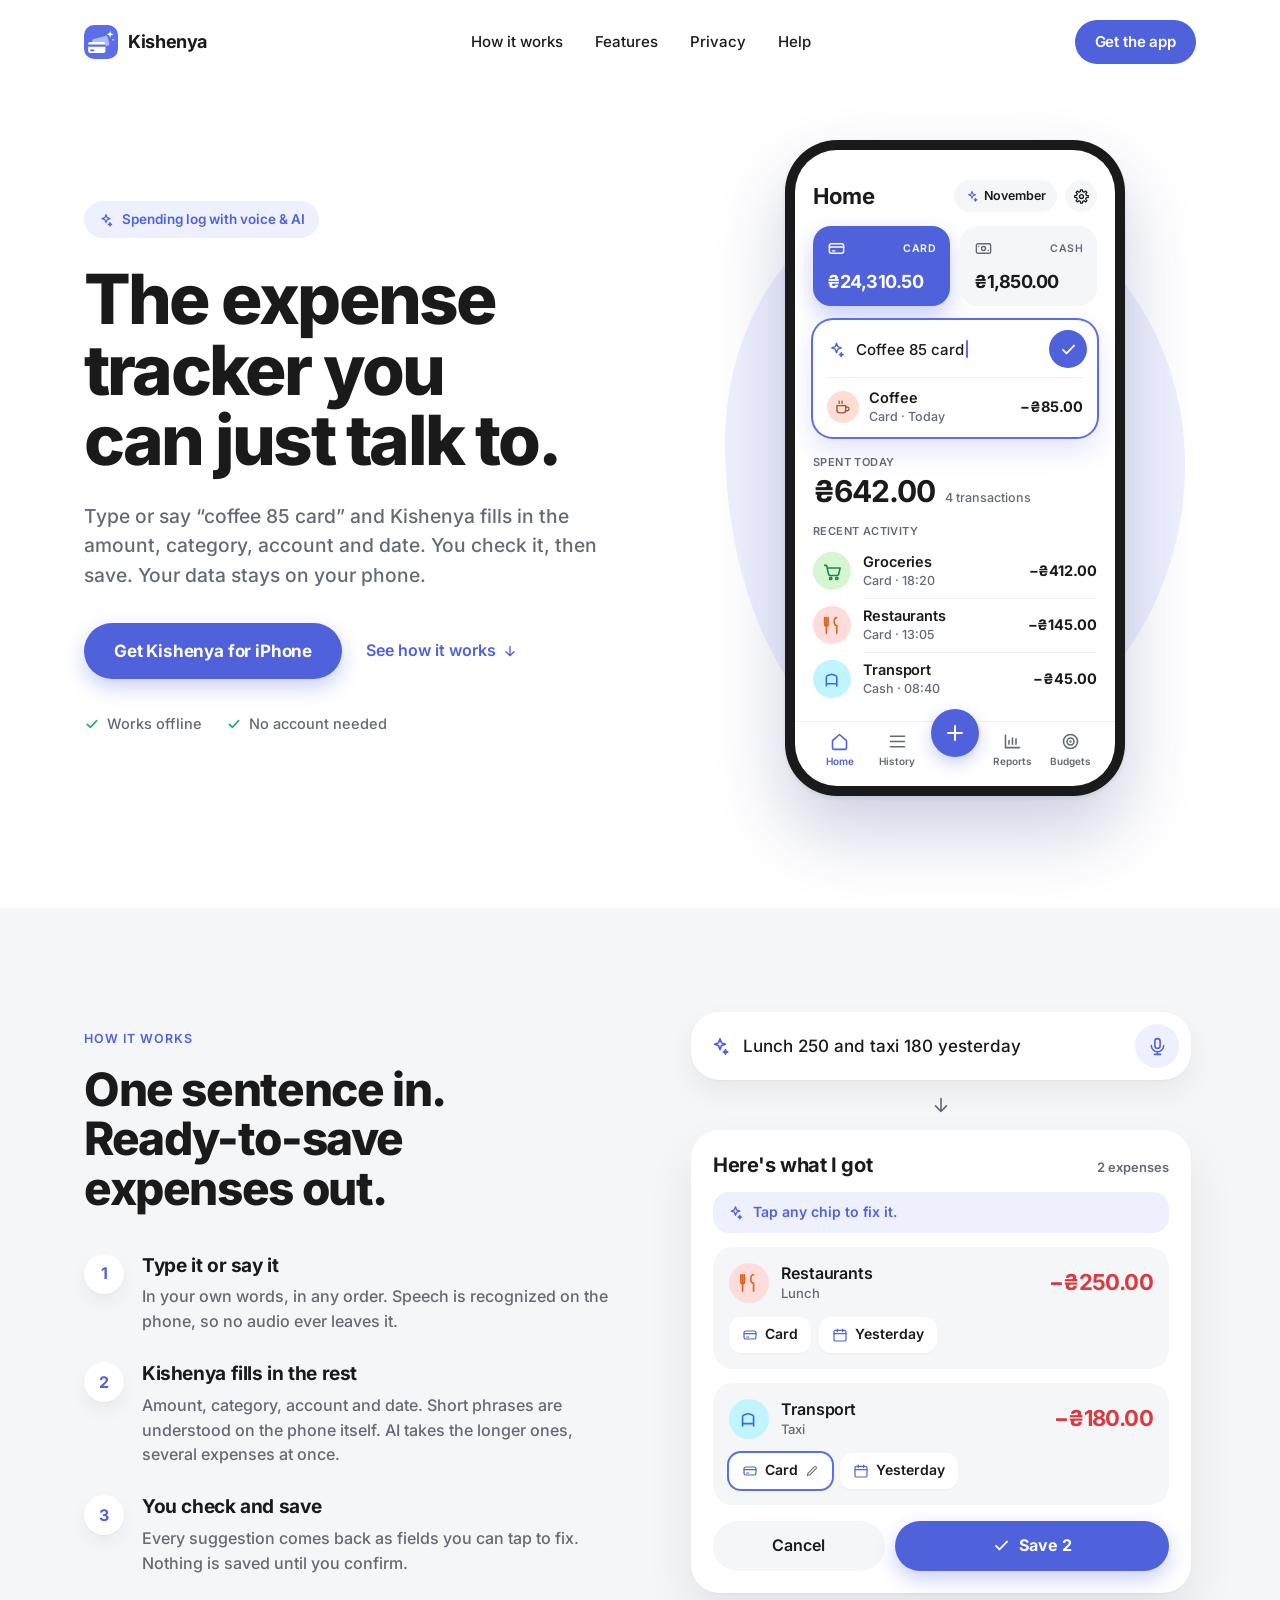
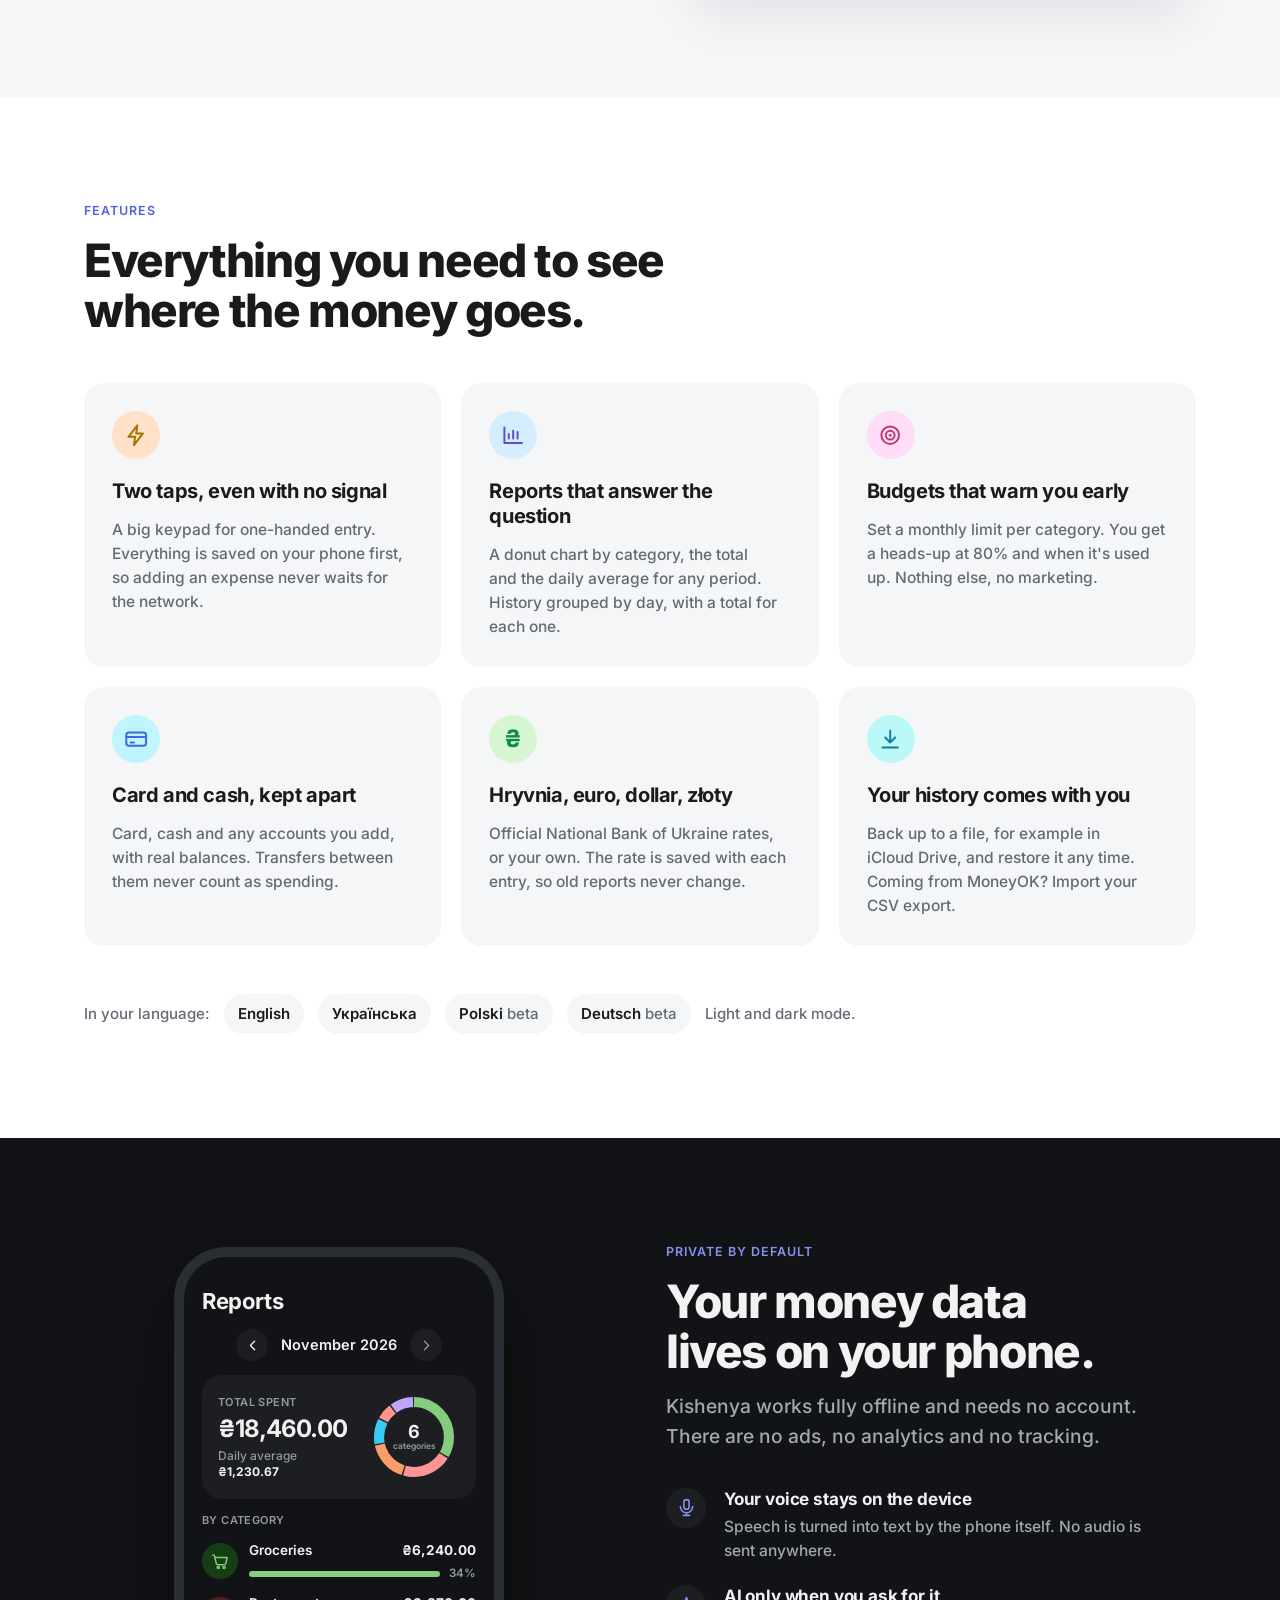
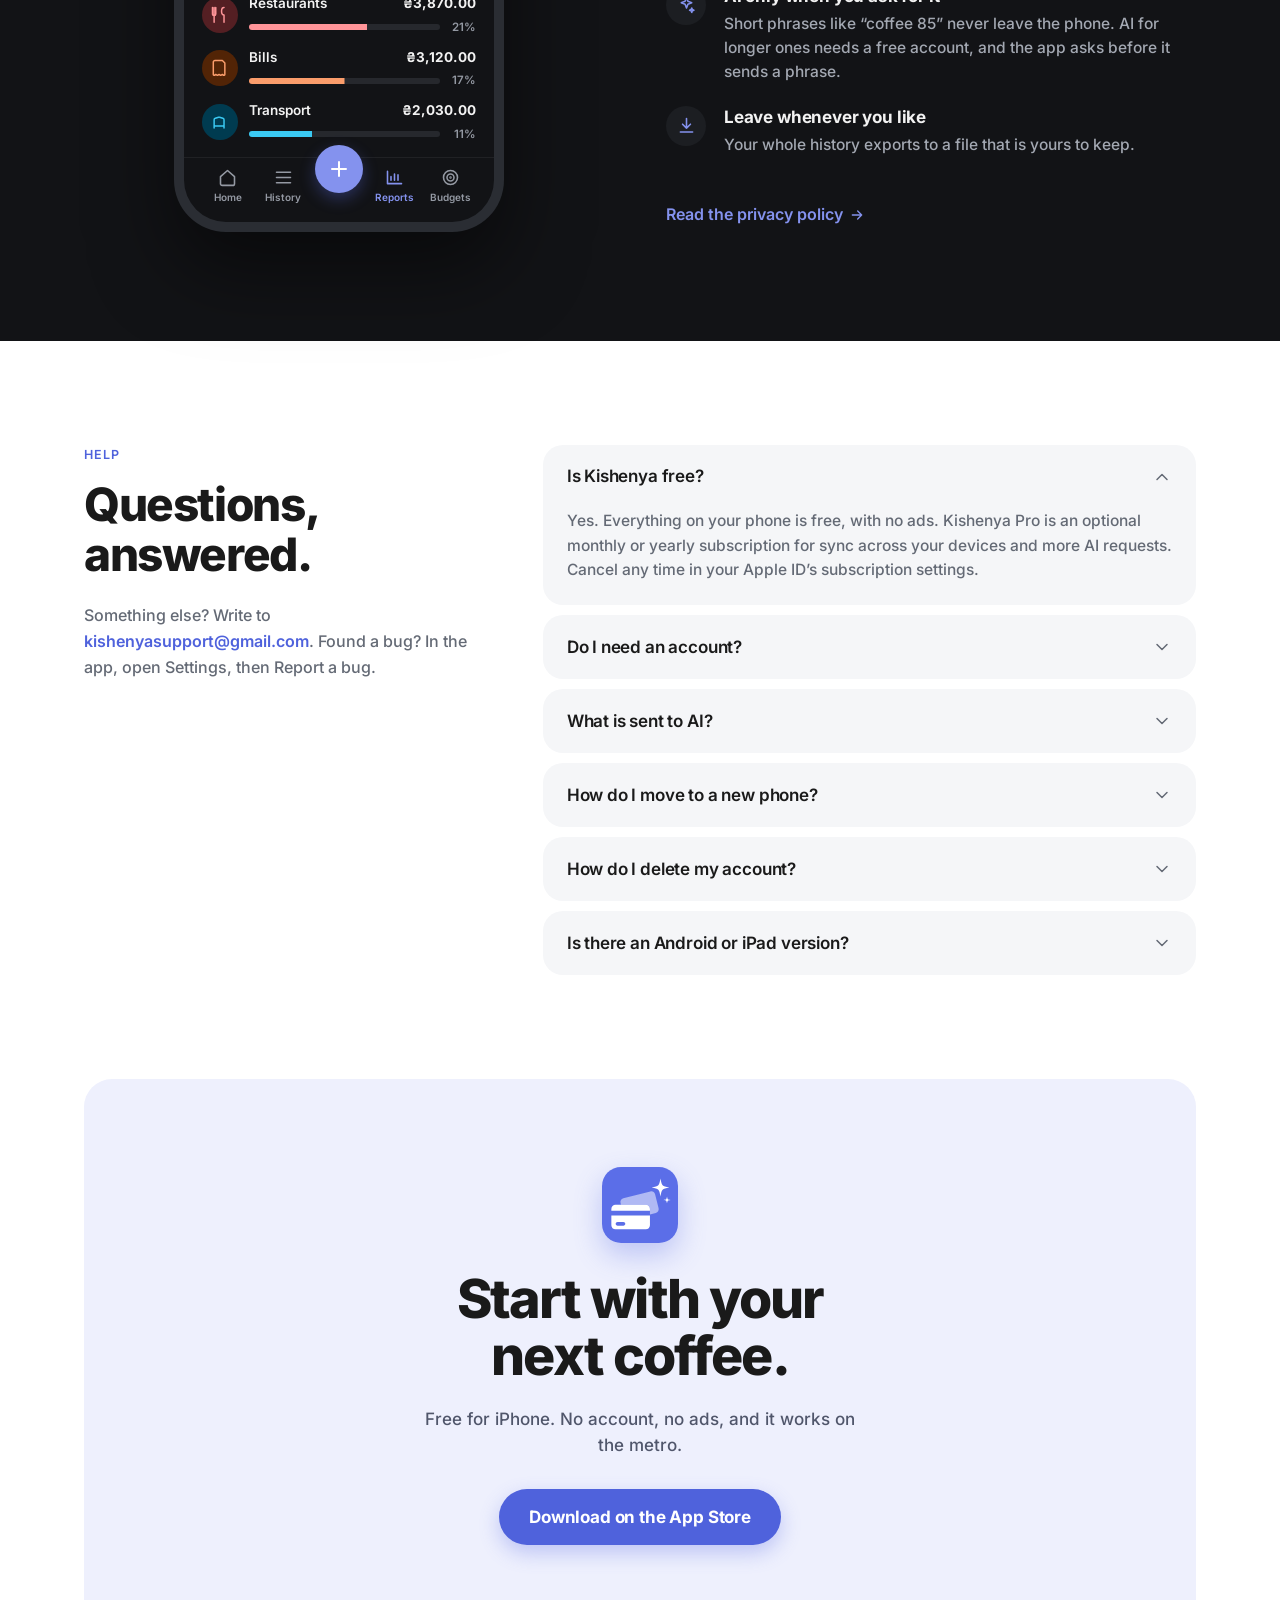
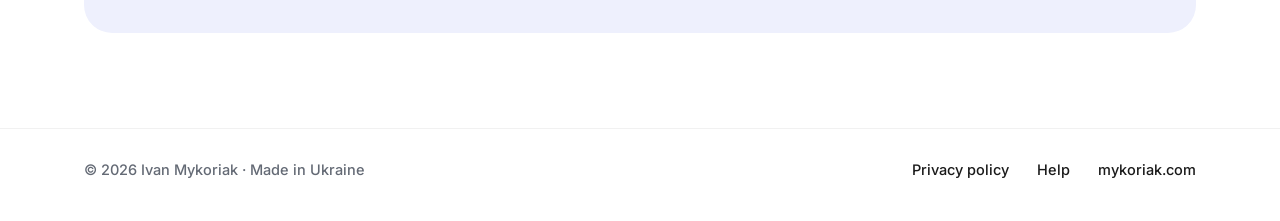
==== commit b907229c: "Privacy policy and FAQ: Kishenya Pro subscription 1.0 ships the Pro subscription, so the policy now " ====
--- a/index.html
+++ b/index.html
@@ -714,7 +714,11 @@
               <span>Is Kishenya free?</span>
               <svg class="icon" aria-hidden="true"><use href="#i-chev-d" /></svg>
             </summary>
-            <p>Yes. The app is free, with no ads and nothing to buy inside it.</p>
+            <p>
+              Yes. Everything on your phone is free, with no ads. Kishenya Pro is an optional
+              monthly or yearly subscription for sync across your devices and more AI requests.
+              Cancel any time in your Apple ID’s subscription settings.
+            </p>
           </details>
           <details>
             <summary>
@@ -724,7 +728,7 @@
             <p>
               No. Everything except AI parsing works without one. To let AI understand longer
               phrases, sign in with email, Google or Apple. The account is free and covers up to
-              100 AI requests a day.
+              10 AI requests a day, or 100 with Kishenya Pro.
             </p>
           </details>
           <details>
@@ -755,7 +759,7 @@
               <svg class="icon" aria-hidden="true"><use href="#i-chev-d" /></svg>
             </summary>
             <p>
-              In Settings, tap the account card at the top, then Delete account. The expenses on
+              In Settings, tap Delete account in the account card at the top. The expenses on
               your phone stay where they are.
             </p>
           </details>
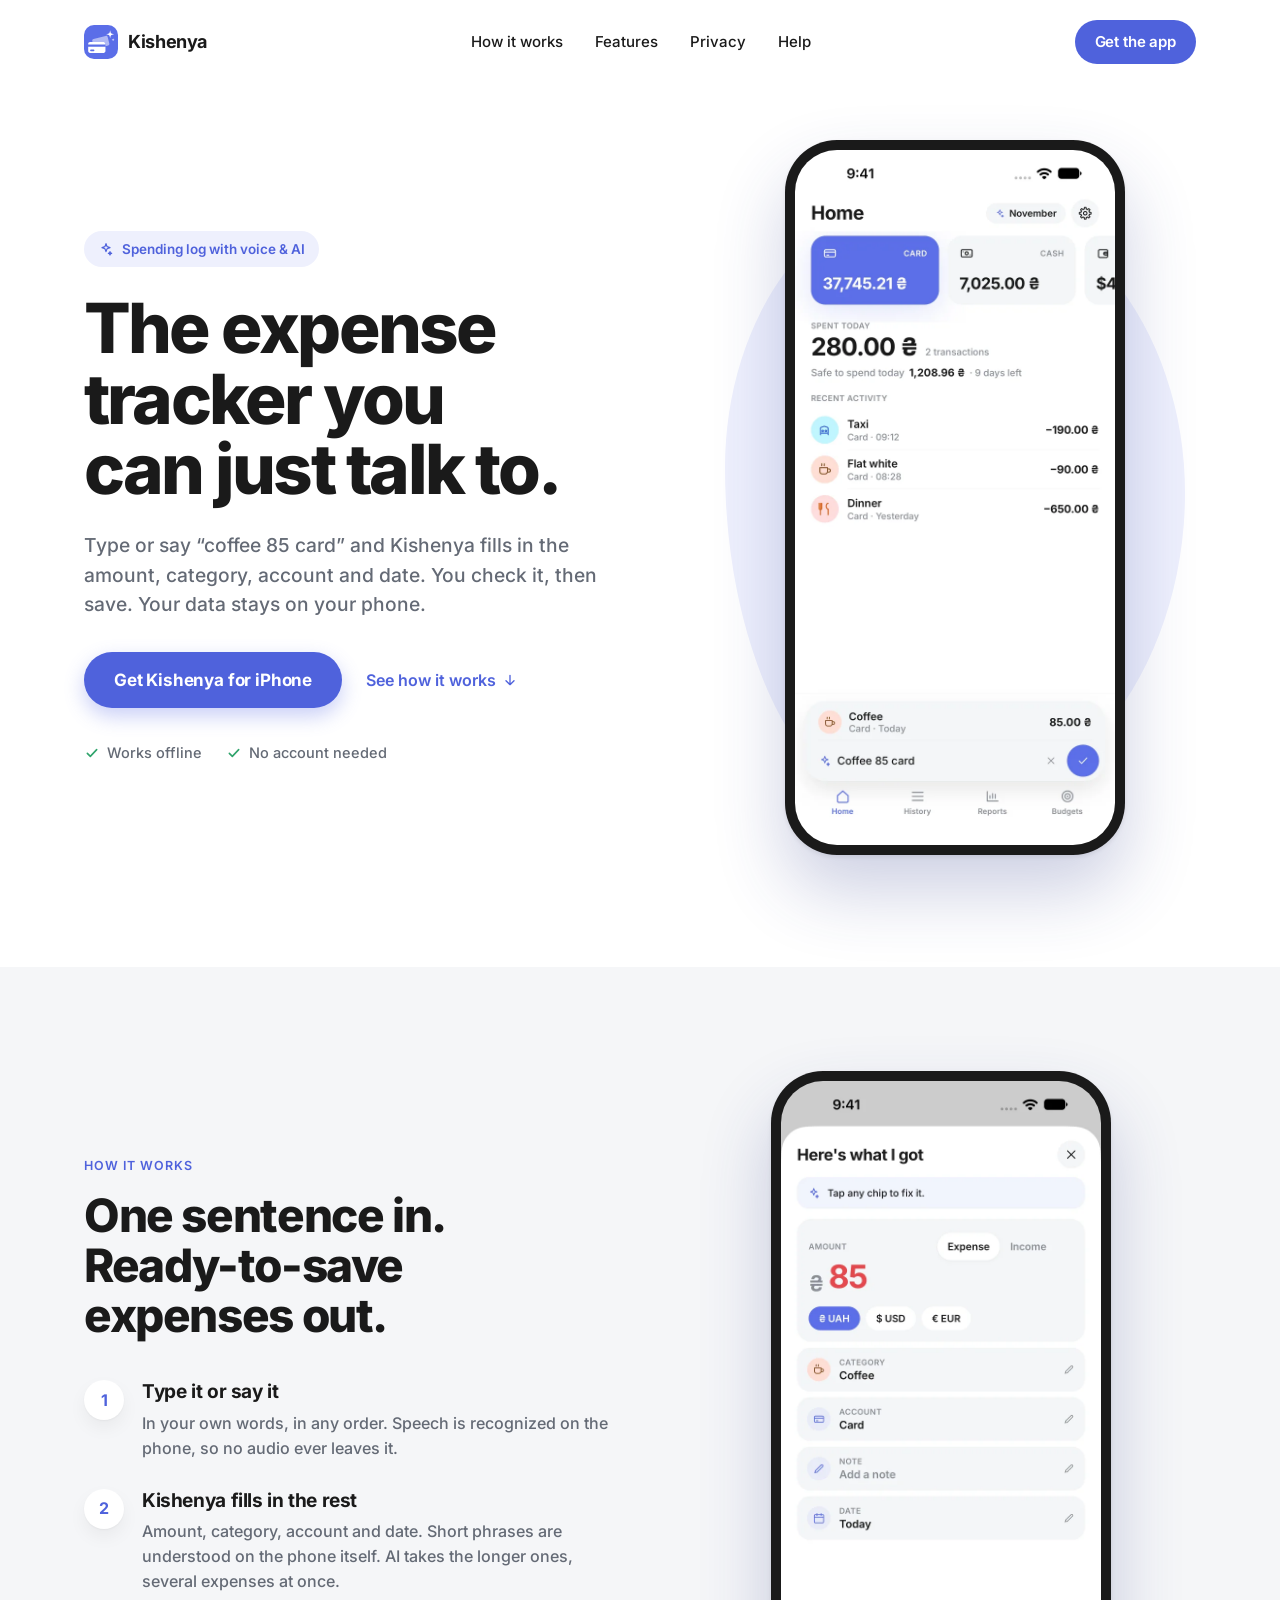
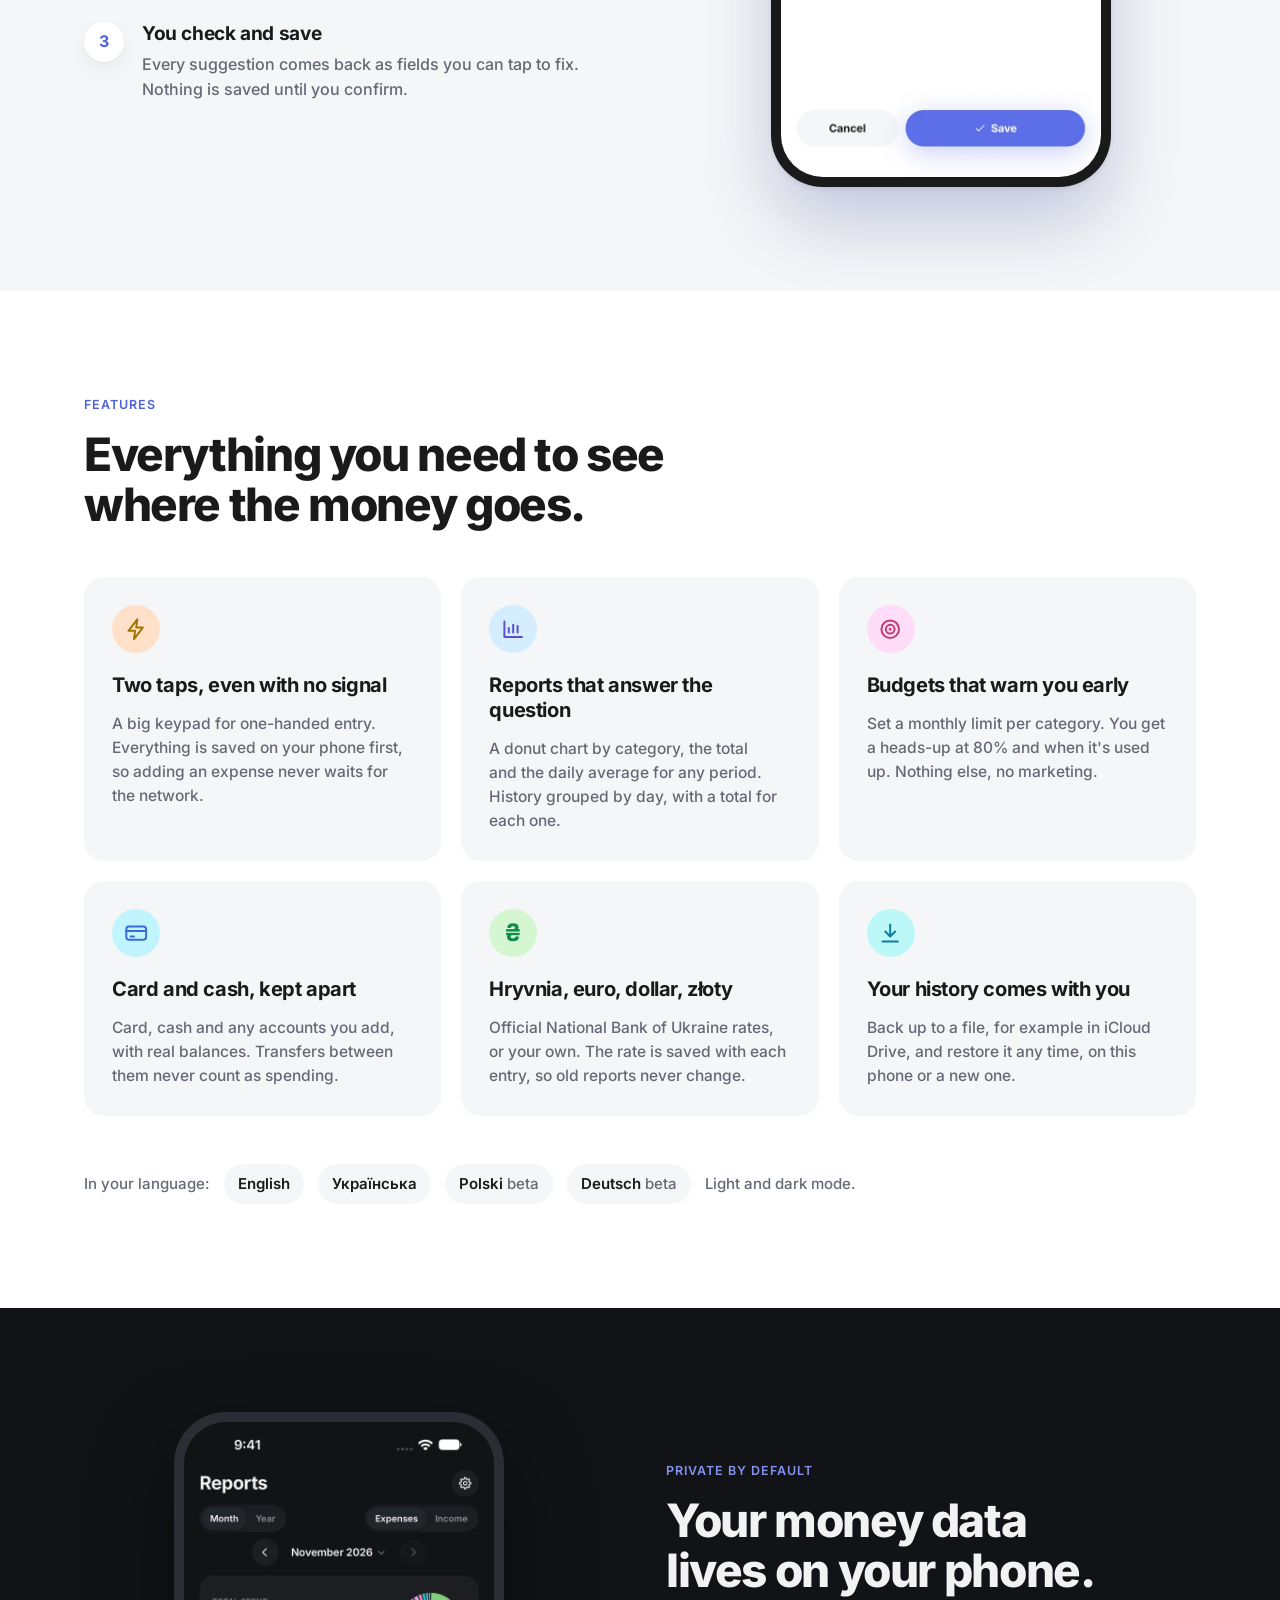
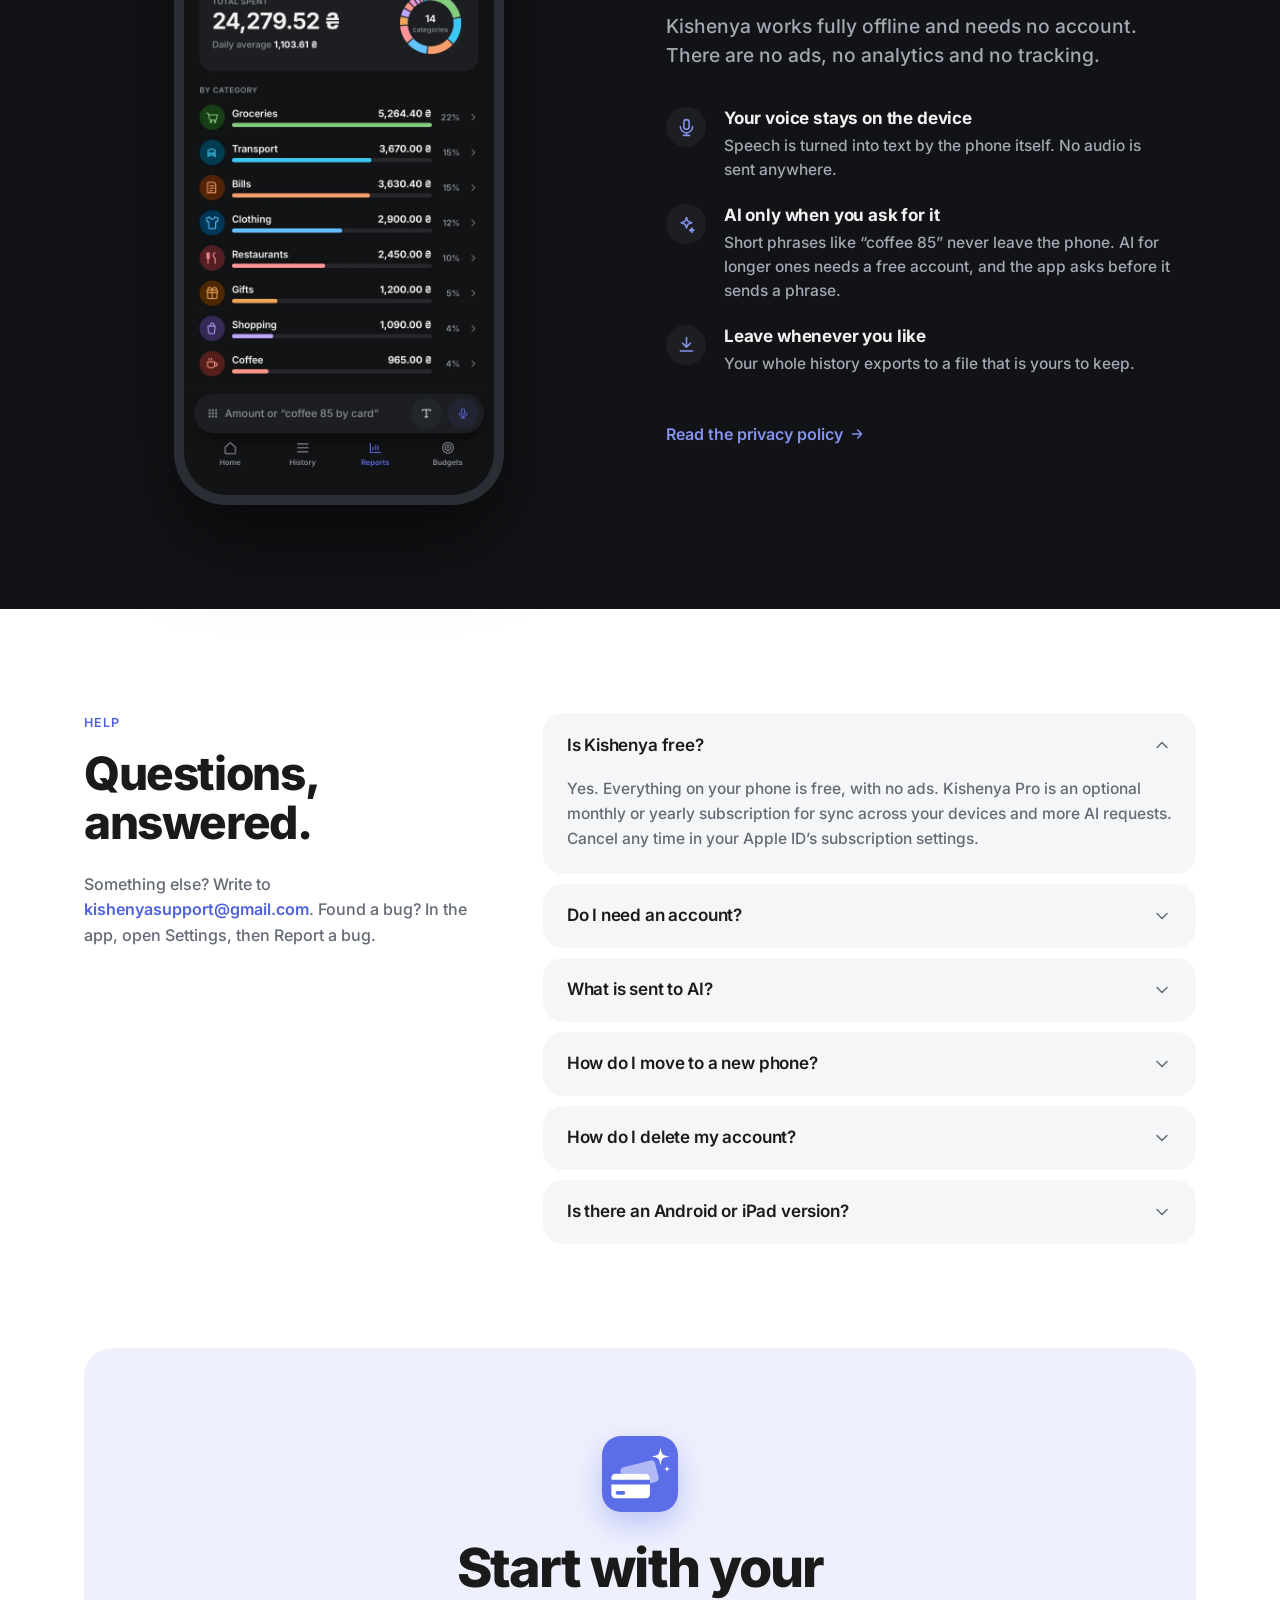
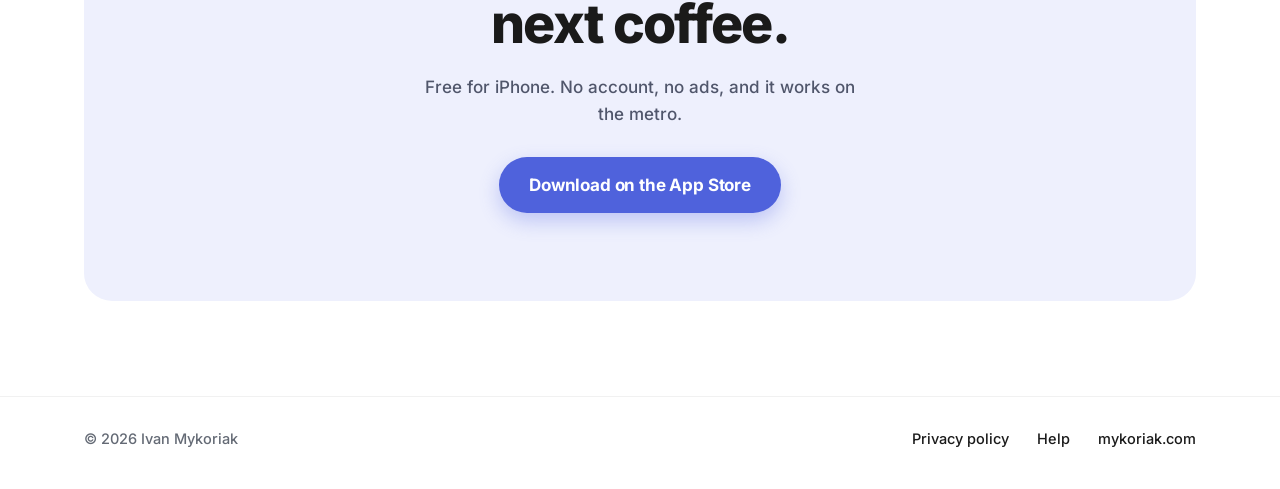
==== commit d1009772: "Real app screenshots instead of the old mockups; footer without "Made in Ukraine" The three phone pi" ====
--- a/index.html
+++ b/index.html
@@ -60,54 +60,12 @@
       </symbol>
       <symbol id="i-check" viewBox="0 0 24 24"><path d="M5 12.5l4.5 4.5L19 7" /></symbol>
       <symbol id="i-chev-d" viewBox="0 0 24 24"><path d="M6 9l6 6 6-6" /></symbol>
-      <symbol id="i-chev-l" viewBox="0 0 24 24"><path d="M15 6l-6 6 6 6" /></symbol>
-      <symbol id="i-chev-r" viewBox="0 0 24 24"><path d="M9 6l6 6-6 6" /></symbol>
       <symbol id="i-arrow-d" viewBox="0 0 24 24"><path d="M12 5v14M6 13l6 6 6-6" /></symbol>
       <symbol id="i-arrow-r" viewBox="0 0 24 24"><path d="M5 12h14M13 6l6 6-6 6" /></symbol>
-      <symbol id="i-plus" viewBox="0 0 24 24"><path d="M12 5v14M5 12h14" /></symbol>
-      <symbol id="i-settings" viewBox="0 0 24 24">
-        <path
-          d="M10.31 5.21L10.66 2.49L13.34 2.49L13.69 5.21A7.0 7.0 0 0 1 15.61 6.0L17.78 4.33L19.67 6.22L18.0 8.39A7.0 7.0 0 0 1 18.79 10.31L21.51 10.66L21.51 13.34L18.79 13.69A7.0 7.0 0 0 1 18.0 15.61L19.67 17.78L17.78 19.67L15.61 18.0A7.0 7.0 0 0 1 13.69 18.79L13.34 21.51L10.66 21.51L10.31 18.79A7.0 7.0 0 0 1 8.39 18.0L6.22 19.67L4.33 17.78L6.0 15.61A7.0 7.0 0 0 1 5.21 13.69L2.49 13.34L2.49 10.66L5.21 10.31A7.0 7.0 0 0 1 6.0 8.39L4.33 6.22L6.22 4.33L8.39 6.0A7.0 7.0 0 0 1 10.31 5.21Z"
-        />
-        <circle cx="12" cy="12" r="2.8" />
-      </symbol>
       <symbol id="i-card" viewBox="0 0 24 24">
         <rect x="3" y="6" width="18" height="12" rx="2.5" />
         <path d="M3 10h18M7 15h3" />
       </symbol>
-      <symbol id="i-cash" viewBox="0 0 24 24">
-        <rect x="3" y="6" width="18" height="12" rx="2" />
-        <circle cx="12" cy="12" r="2.5" />
-        <path d="M6 9.5v.01M18 14.5v.01" />
-      </symbol>
-      <symbol id="i-coffee" viewBox="0 0 24 24">
-        <path d="M4 9h12v6a4 4 0 0 1-4 4H8a4 4 0 0 1-4-4V9z" />
-        <path d="M16 11h2a2.5 2.5 0 0 1 0 5h-2M7 3c.5 1-0.5 2 0 3M11 3c.5 1-0.5 2 0 3" />
-      </symbol>
-      <symbol id="i-groceries" viewBox="0 0 24 24">
-        <path d="M3 5h2.2l2.4 10.2a2 2 0 0 0 2 1.5h7.6a2 2 0 0 0 2-1.6L20.8 8H6.4" />
-        <circle cx="10" cy="20" r="1.3" />
-        <circle cx="17" cy="20" r="1.3" />
-      </symbol>
-      <symbol id="i-food" viewBox="0 0 24 24">
-        <path
-          d="M7 3v8a2 2 0 0 1-2 2 2 2 0 0 1-2-2V3M5 3v18M17 3c-1.5 0-3 1.8-3 4.5S15.5 12 17 12v9"
-        />
-      </symbol>
-      <symbol id="i-transport" viewBox="0 0 24 24">
-        <path
-          d="M5 17V9.5a2 2 0 0 1 1.4-1.9l4-1.3a2 2 0 0 1 1.2 0l4 1.3A2 2 0 0 1 17 9.5V17M5 17h12M5 17v2.5M17 17v2.5"
-        />
-      </symbol>
-      <symbol id="i-bills" viewBox="0 0 24 24">
-        <path
-          d="M6 3h9l3 3v14a1 1 0 0 1-1.5.9L15 20l-2 1-2-1-2 1-2-1-1.5.9A1 1 0 0 1 4 20V5a2 2 0 0 1 2-2z"
-        />
-      </symbol>
-      <symbol id="i-home" viewBox="0 0 24 24">
-        <path d="M4 11l8-7 8 7v8a2 2 0 0 1-2 2H6a2 2 0 0 1-2-2v-8z" />
-      </symbol>
-      <symbol id="i-list" viewBox="0 0 24 24"><path d="M4 6h16M4 12h16M4 18h16" /></symbol>
       <symbol id="i-chart" viewBox="0 0 24 24">
         <path d="M4 19V5M4 19h16M8 15v-4M12 15V8M16 15v-6" />
       </symbol>
@@ -119,13 +77,6 @@
       <symbol id="i-mic" viewBox="0 0 24 24">
         <rect x="9" y="3" width="6" height="11" rx="3" />
         <path d="M5 11a7 7 0 0 0 14 0M12 18v3M8.5 21h7" />
-      </symbol>
-      <symbol id="i-calendar" viewBox="0 0 24 24">
-        <rect x="3" y="5" width="18" height="16" rx="2" />
-        <path d="M3 10h18M8 3v4M16 3v4" />
-      </symbol>
-      <symbol id="i-edit" viewBox="0 0 24 24">
-        <path d="M5 19l-1 1 1-4 11-11a2.1 2.1 0 0 1 3 3L8 19l-3 0z" />
       </symbol>
       <symbol id="i-bolt" viewBox="0 0 24 24"><path d="M13 3L5 13.5h6L10 21l8-10.5h-6L13 3z" /></symbol>
       <symbol id="i-download" viewBox="0 0 24 24">
@@ -180,127 +131,15 @@
 
         <div class="hero__art">
           <div class="blob" aria-hidden="true"></div>
-          <div
-            class="phone"
-            role="img"
-            aria-label="Kishenya home screen: the phrase “Coffee 85 card” typed into the smart field becomes a Coffee expense of 85 hryvnias on the Card account"
-          >
+          <div class="phone">
             <div class="phone__screen">
-              <div class="app">
-                <div class="app__header">
-                  <span class="app__title">Home</span>
-                  <span class="app__header-right">
-                    <span class="app__month">
-                      <svg class="icon"><use href="#i-sparkle" /></svg>
-                      <span>November</span>
-                    </span>
-                    <span class="app__round">
-                      <svg class="icon"><use href="#i-settings" /></svg>
-                    </span>
-                  </span>
-                </div>
-
-                <div class="accounts">
-                  <div class="account account--primary">
-                    <div class="account__top">
-                      <svg class="icon"><use href="#i-card" /></svg>
-                      <span>Card</span>
-                    </div>
-                    <div class="account__balance">₴24,310.50</div>
-                  </div>
-                  <div class="account">
-                    <div class="account__top">
-                      <svg class="icon"><use href="#i-cash" /></svg>
-                      <span>Cash</span>
-                    </div>
-                    <div class="account__balance">₴1,850.00</div>
-                  </div>
-                </div>
-
-                <div class="smart">
-                  <div class="smart__input">
-                    <svg class="icon smart__sparkle"><use href="#i-sparkle" /></svg>
-                    <span class="smart__text">Coffee 85 card<i class="caret"></i></span>
-                    <span class="smart__go">
-                      <svg class="icon"><use href="#i-check" /></svg>
-                    </span>
-                  </div>
-                  <div class="smart__preview">
-                    <span class="bubble bubble--32" style="--h: 28; --fg: #8c5a2b">
-                      <svg class="icon"><use href="#i-coffee" /></svg>
-                    </span>
-                    <span class="row__text">
-                      <b>Coffee</b>
-                      <small>Card · Today</small>
-                    </span>
-                    <span class="row__amount">−₴85.00</span>
-                  </div>
-                </div>
-
-                <div class="spent">
-                  <div class="eyebrow-s">Spent today</div>
-                  <div class="spent__line">
-                    <span class="spent__value">₴642.00</span>
-                    <small>4 transactions</small>
-                  </div>
-                </div>
-
-                <div class="recent">
-                  <div class="eyebrow-s">Recent activity</div>
-                  <div class="txn">
-                    <span class="bubble bubble--38" style="--h: 142; --fg: #0f8a4d">
-                      <svg class="icon"><use href="#i-groceries" /></svg>
-                    </span>
-                    <span class="row__text">
-                      <b>Groceries</b>
-                      <small>Card · 18:20</small>
-                    </span>
-                    <span class="row__amount">−₴412.00</span>
-                  </div>
-                  <div class="txn">
-                    <span class="bubble bubble--38" style="--h: 18; --fg: #d9651e">
-                      <svg class="icon"><use href="#i-food" /></svg>
-                    </span>
-                    <span class="row__text">
-                      <b>Restaurants</b>
-                      <small>Card · 13:05</small>
-                    </span>
-                    <span class="row__amount">−₴145.00</span>
-                  </div>
-                  <div class="txn">
-                    <span class="bubble bubble--38" style="--h: 222; --fg: #3c6bd9">
-                      <svg class="icon"><use href="#i-transport" /></svg>
-                    </span>
-                    <span class="row__text">
-                      <b>Transport</b>
-                      <small>Cash · 08:40</small>
-                    </span>
-                    <span class="row__amount">−₴45.00</span>
-                  </div>
-                </div>
-              </div>
-
-              <div class="tabbar">
-                <span class="tab tab--active">
-                  <svg class="icon"><use href="#i-home" /></svg>
-                  <span>Home</span>
-                </span>
-                <span class="tab">
-                  <svg class="icon"><use href="#i-list" /></svg>
-                  <span>History</span>
-                </span>
-                <span class="tab tab--fab">
-                  <span class="fab"><svg class="icon"><use href="#i-plus" /></svg></span>
-                </span>
-                <span class="tab">
-                  <svg class="icon"><use href="#i-chart" /></svg>
-                  <span>Reports</span>
-                </span>
-                <span class="tab">
-                  <svg class="icon"><use href="#i-target" /></svg>
-                  <span>Budgets</span>
-                </span>
-              </div>
+              <img
+                src="screens/home.webp"
+                width="660"
+                height="1434"
+                alt="Kishenya home screen: the phrase “Coffee 85 card” typed into the smart field, with a Coffee expense of 85 hryvnias on the Card account ready to save"
+                fetchpriority="high"
+              />
             </div>
           </div>
         </div>
@@ -348,78 +187,15 @@
           </div>
 
           <div class="split__art">
-            <div
-              class="demo"
-              role="img"
-              aria-label="Example: the phrase “lunch 250 and taxi 180 yesterday” becomes two expenses, Restaurants 250 hryvnias and Transport 180 hryvnias, each with an editable account and date"
-            >
-              <div class="demo__input">
-                <svg class="icon demo__sparkle"><use href="#i-sparkle" /></svg>
-                <span>Lunch 250 and taxi 180 yesterday</span>
-                <span class="demo__mic"><svg class="icon"><use href="#i-mic" /></svg></span>
-              </div>
-              <div class="demo__arrow"><svg class="icon"><use href="#i-arrow-d" /></svg></div>
-              <div class="demo__result">
-                <div class="demo__head">
-                  <b>Here's what I got</b>
-                  <small>2 expenses</small>
-                </div>
-                <div class="demo__banner">
-                  <svg class="icon"><use href="#i-sparkle" /></svg>
-                  <span>Tap any chip to fix it.</span>
-                </div>
-                <div class="parsed">
-                  <div class="parsed__row">
-                    <span class="bubble bubble--40" style="--h: 18; --fg: #d9651e">
-                      <svg class="icon"><use href="#i-food" /></svg>
-                    </span>
-                    <span class="row__text">
-                      <b>Restaurants</b>
-                      <small>Lunch</small>
-                    </span>
-                    <span class="parsed__amount">−₴250.00</span>
-                  </div>
-                  <div class="chips">
-                    <span class="chip">
-                      <svg class="icon"><use href="#i-card" /></svg>
-                      <span>Card</span>
-                    </span>
-                    <span class="chip">
-                      <svg class="icon"><use href="#i-calendar" /></svg>
-                      <span>Yesterday</span>
-                    </span>
-                  </div>
-                </div>
-                <div class="parsed">
-                  <div class="parsed__row">
-                    <span class="bubble bubble--40" style="--h: 222; --fg: #3c6bd9">
-                      <svg class="icon"><use href="#i-transport" /></svg>
-                    </span>
-                    <span class="row__text">
-                      <b>Transport</b>
-                      <small>Taxi</small>
-                    </span>
-                    <span class="parsed__amount">−₴180.00</span>
-                  </div>
-                  <div class="chips">
-                    <span class="chip chip--active">
-                      <svg class="icon"><use href="#i-card" /></svg>
-                      <span>Card</span>
-                      <svg class="icon chip__edit"><use href="#i-edit" /></svg>
-                    </span>
-                    <span class="chip">
-                      <svg class="icon"><use href="#i-calendar" /></svg>
-                      <span>Yesterday</span>
-                    </span>
-                  </div>
-                </div>
-                <div class="demo__actions">
-                  <span class="demo__cancel">Cancel</span>
-                  <span class="demo__save">
-                    <svg class="icon"><use href="#i-check" /></svg>
-                    <span>Save 2</span>
-                  </span>
-                </div>
+            <div class="phone">
+              <div class="phone__screen">
+                <img
+                  src="screens/check.webp"
+                  width="660"
+                  height="1434"
+                  alt="The check screen after parsing “Coffee 85 card”: amount 85 hryvnias, category Coffee, account Card, date Today, each with an edit button, then Cancel and Save"
+                  loading="lazy"
+                />
               </div>
             </div>
           </div>
@@ -491,8 +267,8 @@
             </span>
             <h3>Your history comes with you</h3>
             <p>
-              Back up to a file, for example in iCloud Drive, and restore it any time. Coming from
-              MoneyOK? Import your CSV export.
+              Back up to a file, for example in iCloud Drive, and restore it any time, on this
+              phone or a new one.
             </p>
           </li>
         </ul>
@@ -509,142 +285,15 @@
       <section class="dark" id="privacy">
         <div class="wrap split split--reverse">
           <div class="split__art">
-            <div
-              class="phone phone--dark"
-              role="img"
-              aria-label="Kishenya Reports screen in dark mode: 18,460 hryvnias spent in November 2026, a donut chart and the top categories"
-            >
+            <div class="phone phone--dark">
               <div class="phone__screen">
-                <div class="app">
-                  <div class="app__header">
-                    <span class="app__title">Reports</span>
-                  </div>
-                  <div class="month">
-                    <span class="app__round"><svg class="icon"><use href="#i-chev-l" /></svg></span>
-                    <span class="month__name">November 2026</span>
-                    <span class="app__round app__round--off">
-                      <svg class="icon"><use href="#i-chev-r" /></svg>
-                    </span>
-                  </div>
-
-                  <div class="summary">
-                    <div class="summary__text">
-                      <span class="eyebrow-s">Total spent</span>
-                      <span class="summary__total">₴18,460.00</span>
-                      <small>Daily average <b>₴1,230.67</b></small>
-                    </div>
-                    <div class="donut">
-                      <svg viewBox="0 0 100 100" fill="none">
-                        <g transform="rotate(-90 50 50)" stroke-width="11">
-                          <circle cx="50" cy="50" r="38" class="donut__track" />
-                          <circle
-                            cx="50"
-                            cy="50"
-                            r="38"
-                            style="--h: 142"
-                            stroke-dasharray="79.6 238.76"
-                            stroke-dashoffset="0"
-                          />
-                          <circle
-                            cx="50"
-                            cy="50"
-                            r="38"
-                            style="--h: 18"
-                            stroke-dasharray="48.5 238.76"
-                            stroke-dashoffset="-81.2"
-                          />
-                          <circle
-                            cx="50"
-                            cy="50"
-                            r="38"
-                            style="--h: 48"
-                            stroke-dasharray="39 238.76"
-                            stroke-dashoffset="-131.3"
-                          />
-                          <circle
-                            cx="50"
-                            cy="50"
-                            r="38"
-                            style="--h: 222"
-                            stroke-dasharray="24.7 238.76"
-                            stroke-dashoffset="-171.9"
-                          />
-                          <circle
-                            cx="50"
-                            cy="50"
-                            r="38"
-                            style="--h: 28"
-                            stroke-dasharray="15.1 238.76"
-                            stroke-dashoffset="-198.2"
-                          />
-                          <circle
-                            cx="50"
-                            cy="50"
-                            r="38"
-                            style="--h: 295"
-                            stroke-dasharray="22.3 238.76"
-                            stroke-dashoffset="-214.9"
-                          />
-                        </g>
-                      </svg>
-                      <span class="donut__center"><b>6</b><small>categories</small></span>
-                    </div>
-                  </div>
-
-                  <div class="eyebrow-s">By category</div>
-                  <div class="bars">
-                    <div class="bar" style="--h: 142; --w: 100%">
-                      <span class="bubble bubble--36"><svg class="icon"><use href="#i-groceries" /></svg></span>
-                      <div class="bar__body">
-                        <div class="bar__line"><b>Groceries</b><b>₴6,240.00</b></div>
-                        <div class="bar__track"><i></i><small>34%</small></div>
-                      </div>
-                    </div>
-                    <div class="bar" style="--h: 18; --w: 62%">
-                      <span class="bubble bubble--36"><svg class="icon"><use href="#i-food" /></svg></span>
-                      <div class="bar__body">
-                        <div class="bar__line"><b>Restaurants</b><b>₴3,870.00</b></div>
-                        <div class="bar__track"><i></i><small>21%</small></div>
-                      </div>
-                    </div>
-                    <div class="bar" style="--h: 48; --w: 50%">
-                      <span class="bubble bubble--36"><svg class="icon"><use href="#i-bills" /></svg></span>
-                      <div class="bar__body">
-                        <div class="bar__line"><b>Bills</b><b>₴3,120.00</b></div>
-                        <div class="bar__track"><i></i><small>17%</small></div>
-                      </div>
-                    </div>
-                    <div class="bar" style="--h: 222; --w: 33%">
-                      <span class="bubble bubble--36"><svg class="icon"><use href="#i-transport" /></svg></span>
-                      <div class="bar__body">
-                        <div class="bar__line"><b>Transport</b><b>₴2,030.00</b></div>
-                        <div class="bar__track"><i></i><small>11%</small></div>
-                      </div>
-                    </div>
-                  </div>
-                </div>
-
-                <div class="tabbar">
-                  <span class="tab">
-                    <svg class="icon"><use href="#i-home" /></svg>
-                    <span>Home</span>
-                  </span>
-                  <span class="tab">
-                    <svg class="icon"><use href="#i-list" /></svg>
-                    <span>History</span>
-                  </span>
-                  <span class="tab tab--fab">
-                    <span class="fab"><svg class="icon"><use href="#i-plus" /></svg></span>
-                  </span>
-                  <span class="tab tab--active">
-                    <svg class="icon"><use href="#i-chart" /></svg>
-                    <span>Reports</span>
-                  </span>
-                  <span class="tab">
-                    <svg class="icon"><use href="#i-target" /></svg>
-                    <span>Budgets</span>
-                  </span>
-                </div>
+                <img
+                  src="screens/reports.webp"
+                  width="660"
+                  height="1434"
+                  alt="Kishenya Reports screen in dark mode: 24,279.52 hryvnias spent in November 2026 across 14 categories, a donut chart, and bars for Groceries, Transport, Bills and more"
+                  loading="lazy"
+                />
               </div>
             </div>
           </div>
@@ -788,7 +437,7 @@
 
     <footer class="footer">
       <div class="wrap footer__inner">
-        <span>© 2026 Ivan Mykoriak · Made in Ukraine</span>
+        <span>© 2026 Ivan Mykoriak</span>
         <nav aria-label="Footer">
           <a href="privacy/">Privacy policy</a>
           <a href="#help">Help</a>
--- a/style.css
+++ b/style.css
@@ -51,14 +51,8 @@
   --shadow-sm: 0 1px 2px rgba(16, 18, 23, 0.04);
   --glow: 0 8px 20px rgba(91, 110, 232, 0.33);
 
-  /* Mock app screens (the phone and the parse demo). Overridden by .phone--dark. */
+  /* Behind the app screenshots while they load. Overridden by .phone--dark. */
   --m-bg: #ffffff;
-  --m-card: #f5f6f8;
-  --m-text: #1a1a1a;
-  --m-muted: #646a75;
-  --m-divider: rgba(26, 26, 26, 0.06);
-  --m-track: #e6e8ec;
-  --m-active: #4f62dc;
 }
 
 *,
@@ -364,7 +358,7 @@
   background: var(--accent-tint);
 }
 
-/* ── Phone mock ───────────────────────────────────────────────────────── */
+/* ── Phone frame ──────────────────────────────────────────────────────── */
 
 .phone {
   position: relative;
@@ -373,20 +367,10 @@
   border-radius: 52px;
   background: #1a1a1a;
   box-shadow: 0 2px 4px rgba(16, 18, 23, 0.08), 0 36px 70px rgba(47, 58, 140, 0.24);
-  color: var(--m-text);
-  line-height: 1.3;
-  /* The screen is a picture: keep its text from being selected or resized by the reader. */
-  user-select: none;
 }
 
 .phone--dark {
   --m-bg: #121316;
-  --m-card: #1c1e22;
-  --m-text: #f2f2f2;
-  --m-muted: #9499a3;
-  --m-divider: rgba(255, 255, 255, 0.06);
-  --m-track: #26282d;
-  --m-active: #8492ee;
   width: min(330px, 100%);
   background: #2a2d33;
   box-shadow: 0 36px 80px rgba(0, 0, 0, 0.5);
@@ -400,119 +384,12 @@
   overflow: hidden;
 }
 
-.app {
-  display: flex;
-  flex-direction: column;
-  gap: 14px;
-  padding: 30px 18px 16px;
-}
-
-.app small {
-  font-size: 12.5px;
-  font-weight: 500;
-  color: var(--m-muted);
-}
-
-.app__header {
-  display: flex;
-  align-items: center;
-  justify-content: space-between;
-  gap: 8px;
-}
-.app__title {
-  font-size: 22px;
-  font-weight: 700;
-  letter-spacing: -0.4px;
-}
-.app__header-right {
-  display: flex;
-  align-items: center;
-  gap: 8px;
-}
-.app__month {
-  display: flex;
-  align-items: center;
-  gap: 5px;
-  height: 32px;
-  padding: 0 11px;
-  border-radius: 9999px;
-  background: var(--m-card);
-  font-size: 12.5px;
-  font-weight: 600;
-}
-.app__month .icon {
-  width: 14px;
-  height: 14px;
-  color: var(--m-active);
-}
-.app__round {
-  display: flex;
-  align-items: center;
-  justify-content: center;
-  width: 32px;
-  height: 32px;
-  border-radius: 50%;
-  background: var(--m-card);
-}
-.app__round .icon {
-  width: 17px;
-  height: 17px;
-}
-.app__round--off {
-  color: var(--m-muted);
-}
-
-.eyebrow-s {
-  font-size: 11px;
-  font-weight: 600;
-  letter-spacing: 0.4px;
-  text-transform: uppercase;
-  color: var(--m-muted);
-}
-
-.accounts {
-  display: flex;
-  gap: 10px;
-}
-.account {
-  flex: 1;
-  min-width: 0;
-  display: flex;
-  flex-direction: column;
-  gap: 12px;
-  padding: 13px 14px;
-  border-radius: 18px;
-  background: var(--m-card);
-}
-.account__top {
-  display: flex;
-  align-items: center;
-  justify-content: space-between;
-  color: var(--m-muted);
-  font-size: 10.5px;
-  font-weight: 600;
-  letter-spacing: 0.4px;
-  text-transform: uppercase;
-}
-.account__top .icon {
-  width: 19px;
-  height: 19px;
-}
-.account__balance {
-  font-size: 18px;
-  font-weight: 700;
-  letter-spacing: -0.5px;
-}
-.account--primary {
-  background: var(--accent-strong);
-  color: #fff;
-  box-shadow: 0 10px 22px rgba(91, 110, 232, 0.33);
-}
-.account--primary .account__top {
-  color: #fff;
-}
-
-/* Category bubble: tinted circle + line icon, hue-driven like the app's CategoryBubble. */
+.phone__screen img {
+  display: block;
+  width: 100%;
+  height: auto;
+}
+
 .bubble {
   display: flex;
   align-items: center;
@@ -551,297 +428,6 @@
   font-weight: 700;
   line-height: 1;
 }
-.phone--dark .bubble {
-  background: oklch(0.32 0.08 var(--h));
-  color: oklch(0.78 0.13 var(--h));
-}
-
-.row__text {
-  flex: 1;
-  min-width: 0;
-  display: flex;
-  flex-direction: column;
-  gap: 1px;
-}
-.row__text b {
-  font-size: 14.5px;
-  font-weight: 600;
-  letter-spacing: -0.1px;
-}
-.row__amount {
-  font-size: 14.5px;
-  font-weight: 700;
-  letter-spacing: -0.2px;
-}
-
-.smart {
-  border-radius: 20px;
-  background: var(--m-bg);
-  box-shadow: 0 0 0 2px var(--accent), 0 12px 28px rgba(91, 110, 232, 0.2);
-}
-.smart__input {
-  display: flex;
-  align-items: center;
-  gap: 10px;
-  padding: 10px 10px 10px 14px;
-}
-.smart__sparkle {
-  width: 19px;
-  height: 19px;
-  color: var(--m-active);
-}
-.smart__text {
-  flex: 1;
-  min-width: 0;
-  display: flex;
-  align-items: center;
-  gap: 2px;
-  font-size: 15px;
-  font-weight: 500;
-}
-.caret {
-  width: 2px;
-  height: 18px;
-  border-radius: 1px;
-  background: var(--accent);
-}
-@media (prefers-reduced-motion: no-preference) {
-  .caret {
-    animation: caret 1.1s steps(1) infinite;
-  }
-}
-@keyframes caret {
-  50% {
-    opacity: 0;
-  }
-}
-.smart__go {
-  display: flex;
-  align-items: center;
-  justify-content: center;
-  width: 38px;
-  height: 38px;
-  border-radius: 50%;
-  background: var(--accent-strong);
-  color: #fff;
-}
-.smart__go .icon {
-  width: 19px;
-  height: 19px;
-  stroke-width: 2.2;
-}
-.smart__preview {
-  display: flex;
-  align-items: center;
-  gap: 10px;
-  margin-inline: 14px;
-  padding-block: 11px 12px;
-  box-shadow: 0 -1px 0 var(--m-divider);
-}
-
-.spent {
-  display: flex;
-  flex-direction: column;
-  gap: 6px;
-  padding-top: 4px;
-}
-.spent__line {
-  display: flex;
-  align-items: baseline;
-  gap: 10px;
-}
-.spent__value {
-  font-size: 30px;
-  font-weight: 700;
-  letter-spacing: -1px;
-  line-height: 1;
-}
-
-.recent {
-  display: flex;
-  flex-direction: column;
-  padding-top: 4px;
-}
-.recent .eyebrow-s {
-  padding-bottom: 6px;
-}
-.txn {
-  display: flex;
-  align-items: center;
-  gap: 12px;
-  padding-block: 8px;
-}
-.txn + .txn {
-  background: linear-gradient(var(--m-divider), var(--m-divider)) no-repeat 50px 0 / 100% 1px;
-}
-
-.tabbar {
-  display: flex;
-  align-items: flex-start;
-  justify-content: space-between;
-  padding: 9px 16px 18px;
-  box-shadow: 0 -1px 0 var(--m-divider);
-}
-.tab {
-  flex: 1;
-  display: flex;
-  flex-direction: column;
-  align-items: center;
-  gap: 3px;
-  color: var(--m-muted);
-  font-size: 10px;
-  font-weight: 600;
-}
-.tab .icon {
-  width: 21px;
-  height: 21px;
-}
-.tab--active {
-  color: var(--m-active);
-}
-.fab {
-  display: flex;
-  align-items: center;
-  justify-content: center;
-  width: 48px;
-  height: 48px;
-  margin-top: -22px;
-  border-radius: 50%;
-  background: var(--accent-strong);
-  color: #fff;
-  box-shadow: 0 6px 16px rgba(91, 110, 232, 0.33);
-}
-.fab .icon {
-  width: 24px;
-  height: 24px;
-  stroke-width: 2;
-}
-
-/* Reports screen (dark phone) */
-
-.month {
-  display: flex;
-  align-items: center;
-  justify-content: center;
-  gap: 12px;
-}
-.month__name {
-  min-width: 118px;
-  text-align: center;
-  font-size: 14.5px;
-  font-weight: 600;
-}
-
-.summary {
-  display: flex;
-  align-items: center;
-  justify-content: space-between;
-  gap: 10px;
-  padding: 16px;
-  border-radius: 20px;
-  background: var(--m-card);
-}
-.summary__text {
-  min-width: 0;
-  display: flex;
-  flex-direction: column;
-  gap: 6px;
-}
-.summary__total {
-  font-size: 24px;
-  font-weight: 700;
-  letter-spacing: -0.8px;
-  line-height: 1.1;
-}
-.summary small {
-  font-size: 12px;
-}
-.summary small b {
-  color: var(--m-text);
-  font-weight: 700;
-}
-
-.donut {
-  position: relative;
-  width: 92px;
-  height: 92px;
-  flex: none;
-}
-.donut svg {
-  display: block;
-  width: 100%;
-  height: 100%;
-}
-.donut circle {
-  stroke: oklch(0.78 0.13 var(--h));
-}
-.donut .donut__track {
-  stroke: var(--m-track);
-}
-.donut__center {
-  position: absolute;
-  inset: 0;
-  display: flex;
-  flex-direction: column;
-  align-items: center;
-  justify-content: center;
-}
-.donut__center b {
-  font-size: 18px;
-  font-weight: 700;
-  line-height: 1;
-}
-.donut__center small {
-  font-size: 8.5px;
-  font-weight: 600;
-}
-
-.bars {
-  display: flex;
-  flex-direction: column;
-  gap: 14px;
-}
-.bar {
-  display: flex;
-  align-items: center;
-  gap: 11px;
-}
-.bar__body {
-  flex: 1;
-  min-width: 0;
-  display: flex;
-  flex-direction: column;
-  gap: 7px;
-}
-.bar__line {
-  display: flex;
-  justify-content: space-between;
-  gap: 8px;
-  font-size: 13.5px;
-}
-.bar__line b:first-child {
-  font-weight: 600;
-}
-.bar__track {
-  display: flex;
-  align-items: center;
-  gap: 8px;
-}
-.bar__track i {
-  flex: 1;
-  height: 6px;
-  border-radius: 3px;
-  background: linear-gradient(oklch(0.78 0.13 var(--h)), oklch(0.78 0.13 var(--h))) no-repeat 0 0 /
-      var(--w) 100%,
-    var(--m-track);
-}
-.bar__track small {
-  min-width: 28px;
-  text-align: right;
-  font-size: 11.5px;
-  font-weight: 600;
-}
-
 /* ── Sections with copy + art side by side ────────────────────────────── */
 
 .band {
@@ -913,192 +499,6 @@
   box-shadow: var(--shadow-sm), 0 8px 18px rgba(16, 18, 23, 0.05);
   color: var(--accent-strong);
   font-weight: 700;
-}
-
-/* ── Parse demo ───────────────────────────────────────────────────────── */
-
-.demo {
-  width: min(500px, 100%);
-  display: flex;
-  flex-direction: column;
-  gap: 14px;
-  line-height: 1.3;
-  user-select: none;
-}
-.demo small {
-  font-size: 13px;
-  font-weight: 500;
-  color: var(--muted);
-}
-
-.demo__input {
-  display: flex;
-  align-items: center;
-  gap: 12px;
-  padding: 12px 12px 12px 18px;
-  border-radius: 28px;
-  background: var(--bg);
-  box-shadow: var(--shadow);
-  font-size: 17px;
-  font-weight: 500;
-}
-.demo__input > span:first-of-type {
-  flex: 1;
-  min-width: 0;
-}
-.demo__sparkle {
-  width: 22px;
-  height: 22px;
-  color: var(--accent-strong);
-}
-.demo__mic {
-  display: flex;
-  align-items: center;
-  justify-content: center;
-  flex: none;
-  width: 44px;
-  height: 44px;
-  border-radius: 50%;
-  background: var(--accent-tint);
-  color: var(--accent-strong);
-}
-.demo__mic .icon {
-  width: 21px;
-  height: 21px;
-}
-.demo__arrow {
-  display: flex;
-  justify-content: center;
-  color: var(--muted);
-}
-.demo__arrow .icon {
-  width: 22px;
-  height: 22px;
-}
-
-.demo__result {
-  display: flex;
-  flex-direction: column;
-  gap: 14px;
-  padding: 22px;
-  border-radius: 28px;
-  background: var(--bg);
-  box-shadow: var(--shadow-sm), 0 24px 48px rgba(16, 18, 23, 0.08);
-}
-.demo__head {
-  display: flex;
-  align-items: baseline;
-  justify-content: space-between;
-  gap: 12px;
-}
-.demo__head b {
-  font-size: 20px;
-  font-weight: 700;
-  letter-spacing: -0.4px;
-}
-.demo__head small {
-  font-weight: 600;
-}
-.demo__banner {
-  display: flex;
-  align-items: center;
-  gap: 9px;
-  padding: 11px 14px;
-  border-radius: 16px;
-  background: var(--accent-tint);
-  color: var(--accent-strong);
-  font-size: 14px;
-  font-weight: 600;
-}
-.demo__banner .icon {
-  width: 17px;
-  height: 17px;
-}
-
-.parsed {
-  display: flex;
-  flex-direction: column;
-  gap: 14px;
-  padding: 16px;
-  border-radius: 20px;
-  background: var(--card);
-}
-.parsed__row {
-  display: flex;
-  align-items: center;
-  gap: 12px;
-}
-.parsed .row__text b {
-  font-size: 16px;
-}
-.parsed__amount {
-  font-size: 22px;
-  font-weight: 700;
-  letter-spacing: -0.6px;
-  color: var(--expense);
-}
-.chips {
-  display: flex;
-  flex-wrap: wrap;
-  gap: 8px;
-}
-.chip {
-  display: flex;
-  align-items: center;
-  gap: 7px;
-  height: 36px;
-  padding: 0 13px;
-  border-radius: 12px;
-  background: var(--bg);
-  box-shadow: var(--shadow-sm);
-  font-size: 14px;
-  font-weight: 600;
-}
-.chip .icon {
-  width: 16px;
-  height: 16px;
-  color: var(--accent-strong);
-}
-.chip .chip__edit {
-  width: 14px;
-  height: 14px;
-  color: var(--muted);
-}
-.chip--active {
-  box-shadow: 0 0 0 2px var(--accent), var(--shadow-sm);
-}
-
-.demo__actions {
-  display: flex;
-  gap: 10px;
-  padding-top: 2px;
-  font-size: 16px;
-}
-.demo__cancel,
-.demo__save {
-  display: flex;
-  align-items: center;
-  justify-content: center;
-  gap: 8px;
-  height: 50px;
-  border-radius: 9999px;
-}
-.demo__cancel {
-  flex: 1;
-  background: var(--card);
-  font-weight: 600;
-}
-.demo__save {
-  flex: 1.6;
-  background: var(--accent-strong);
-  color: #fff;
-  font-weight: 700;
-  box-shadow: var(--glow);
-}
-.demo__save .icon {
-  width: 19px;
-  height: 19px;
-  stroke-width: 2.2;
 }
 
 /* ── Features ─────────────────────────────────────────────────────────── */
